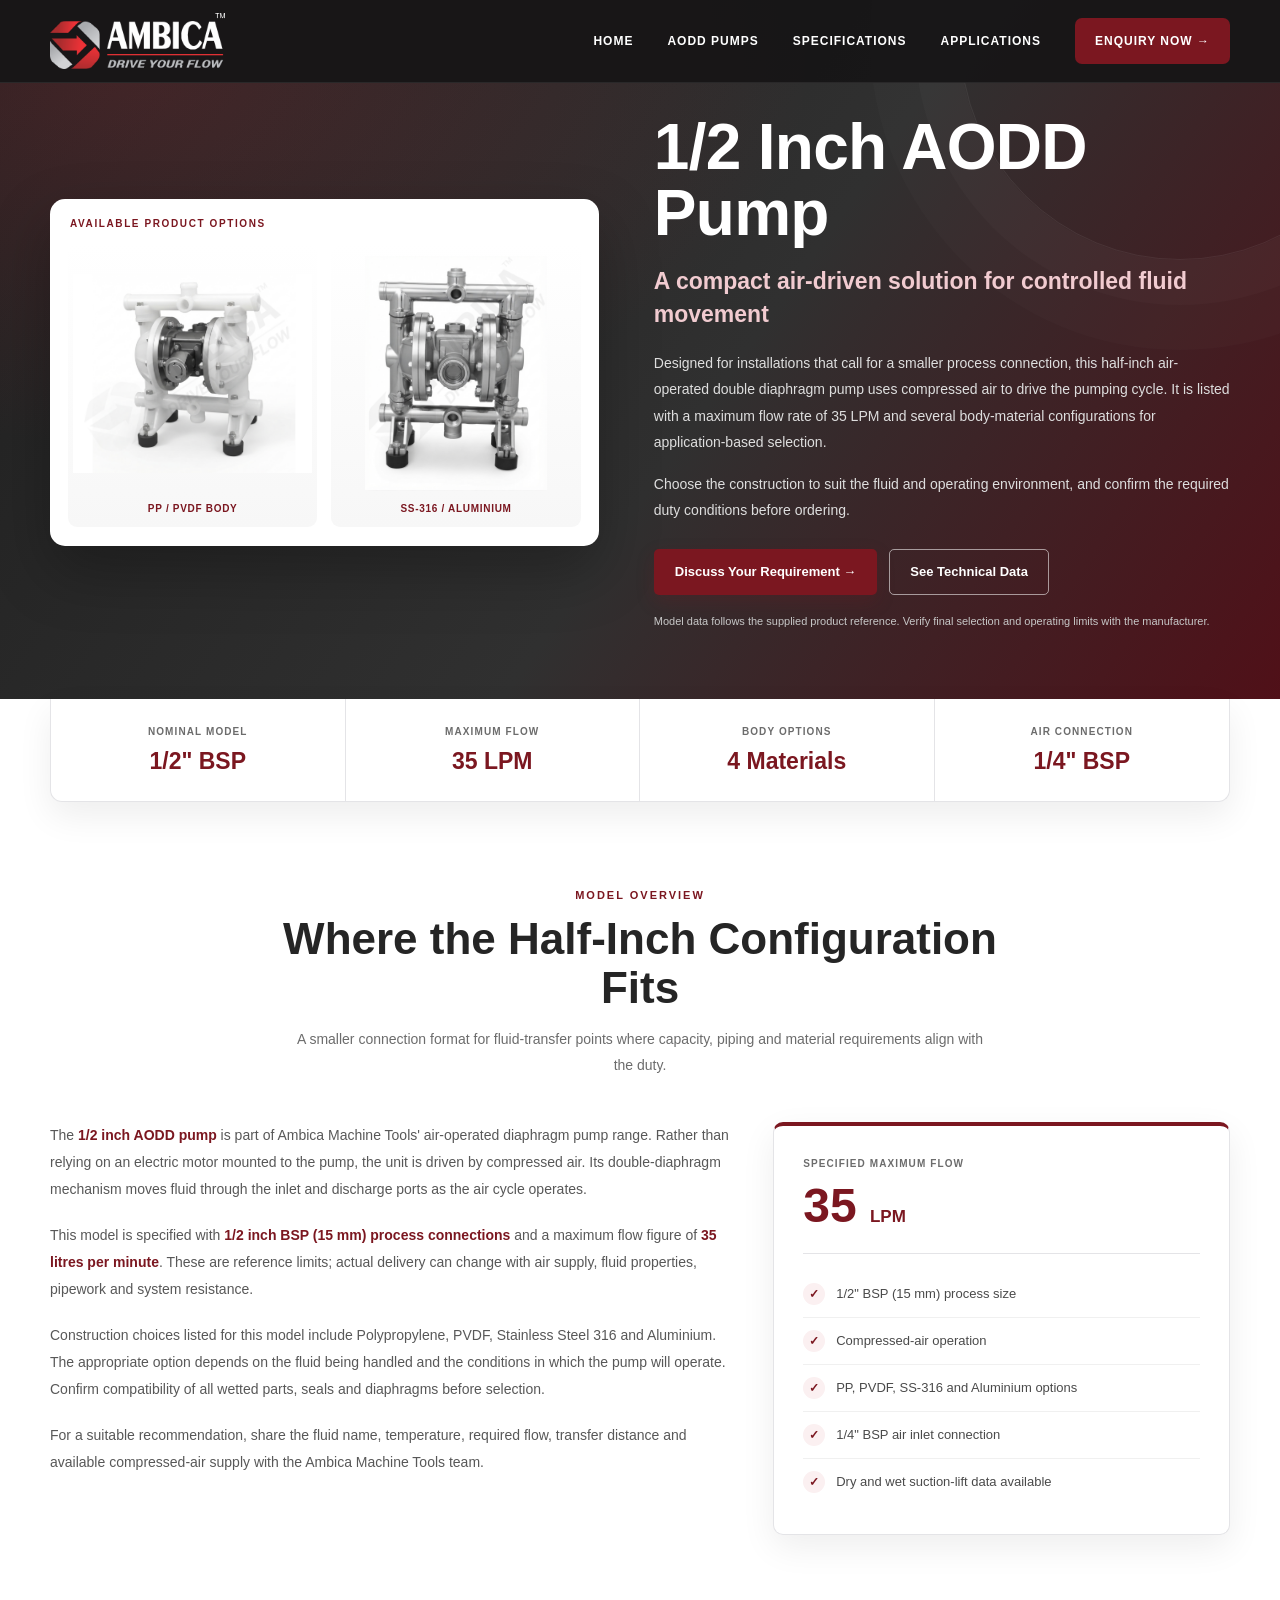
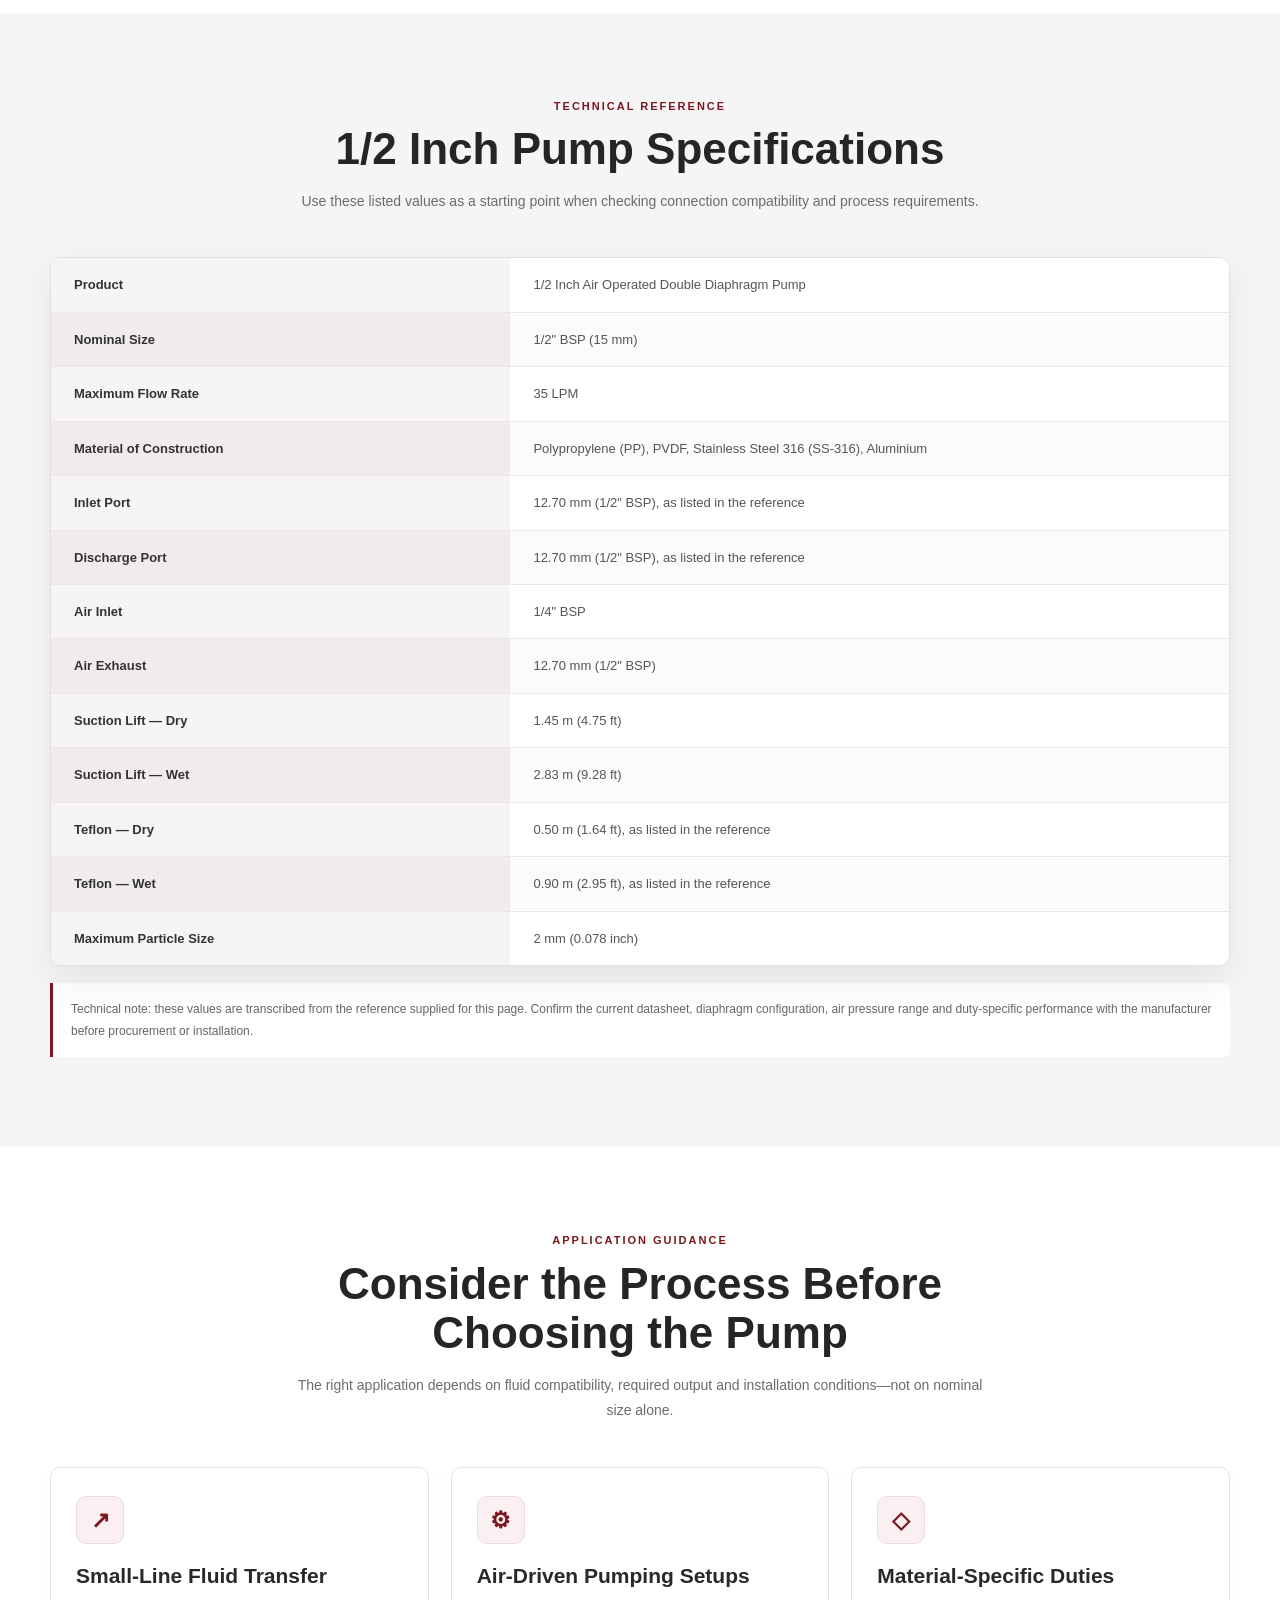
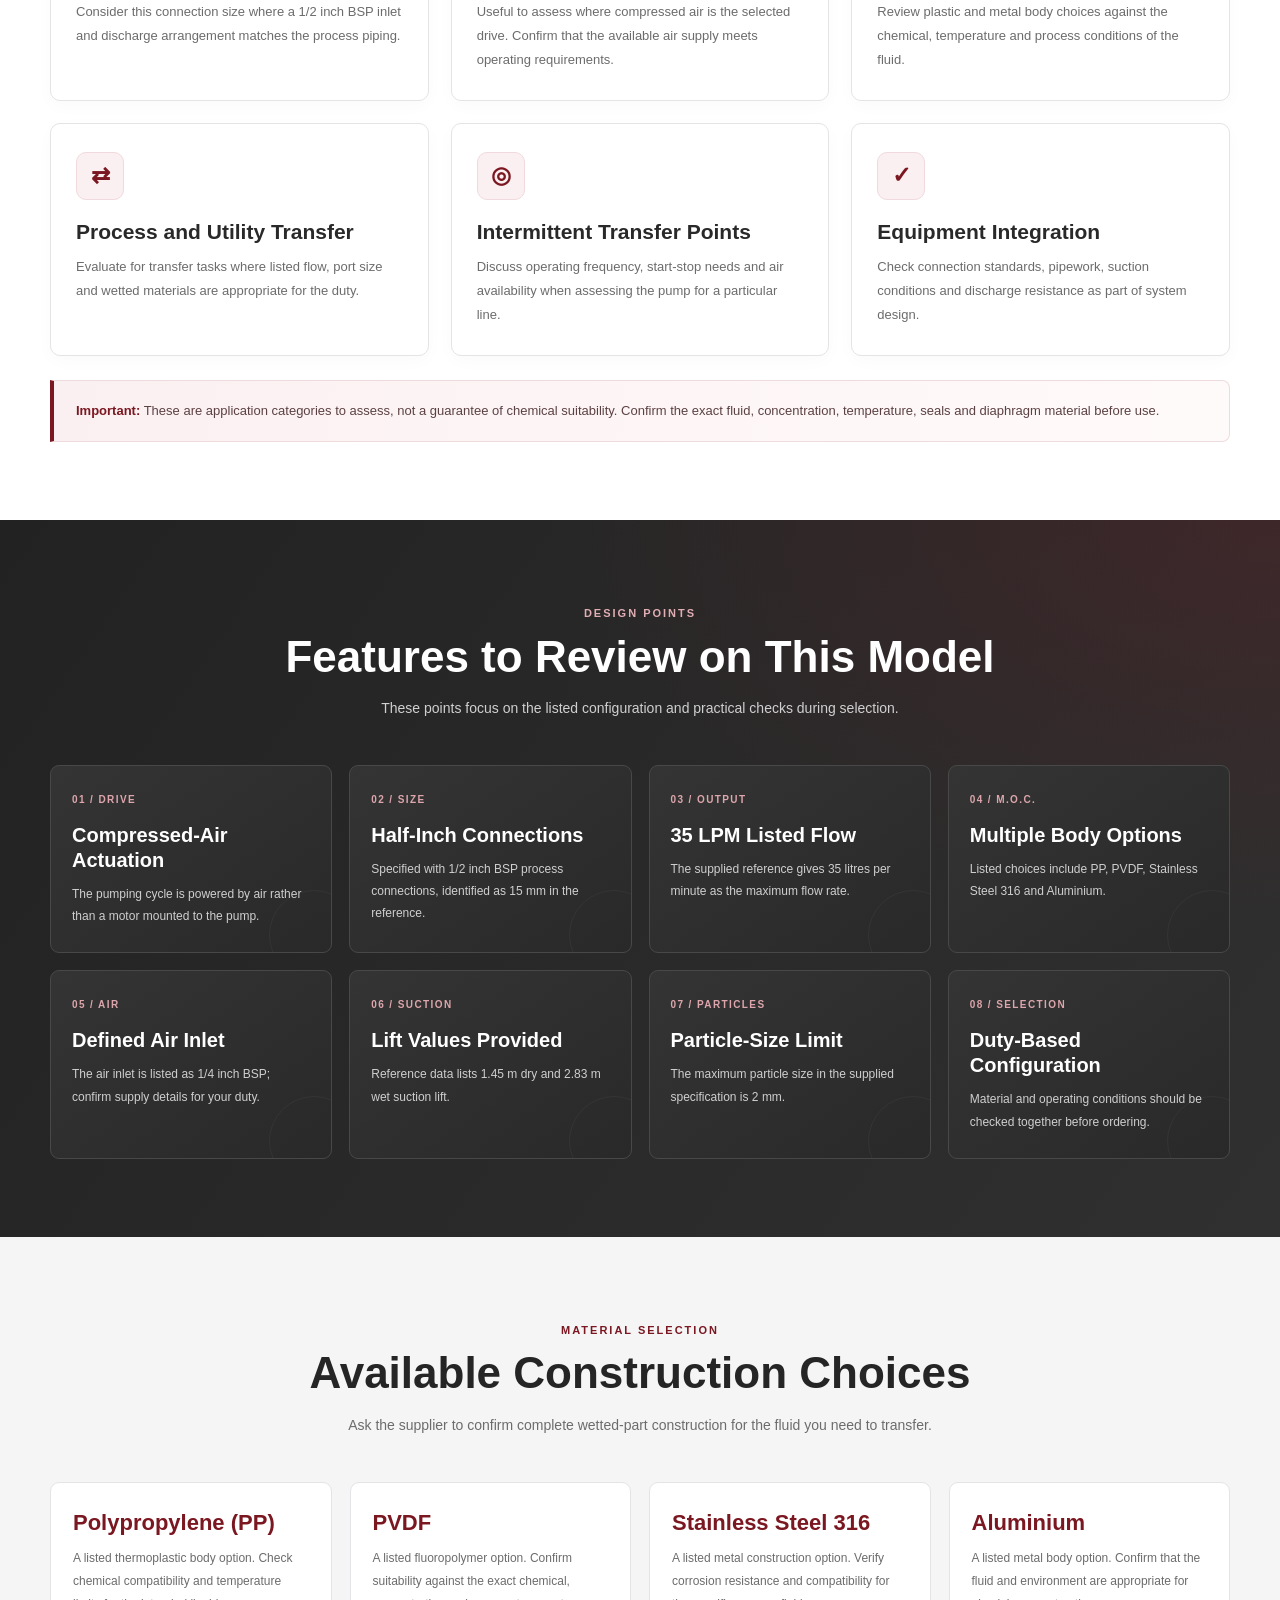
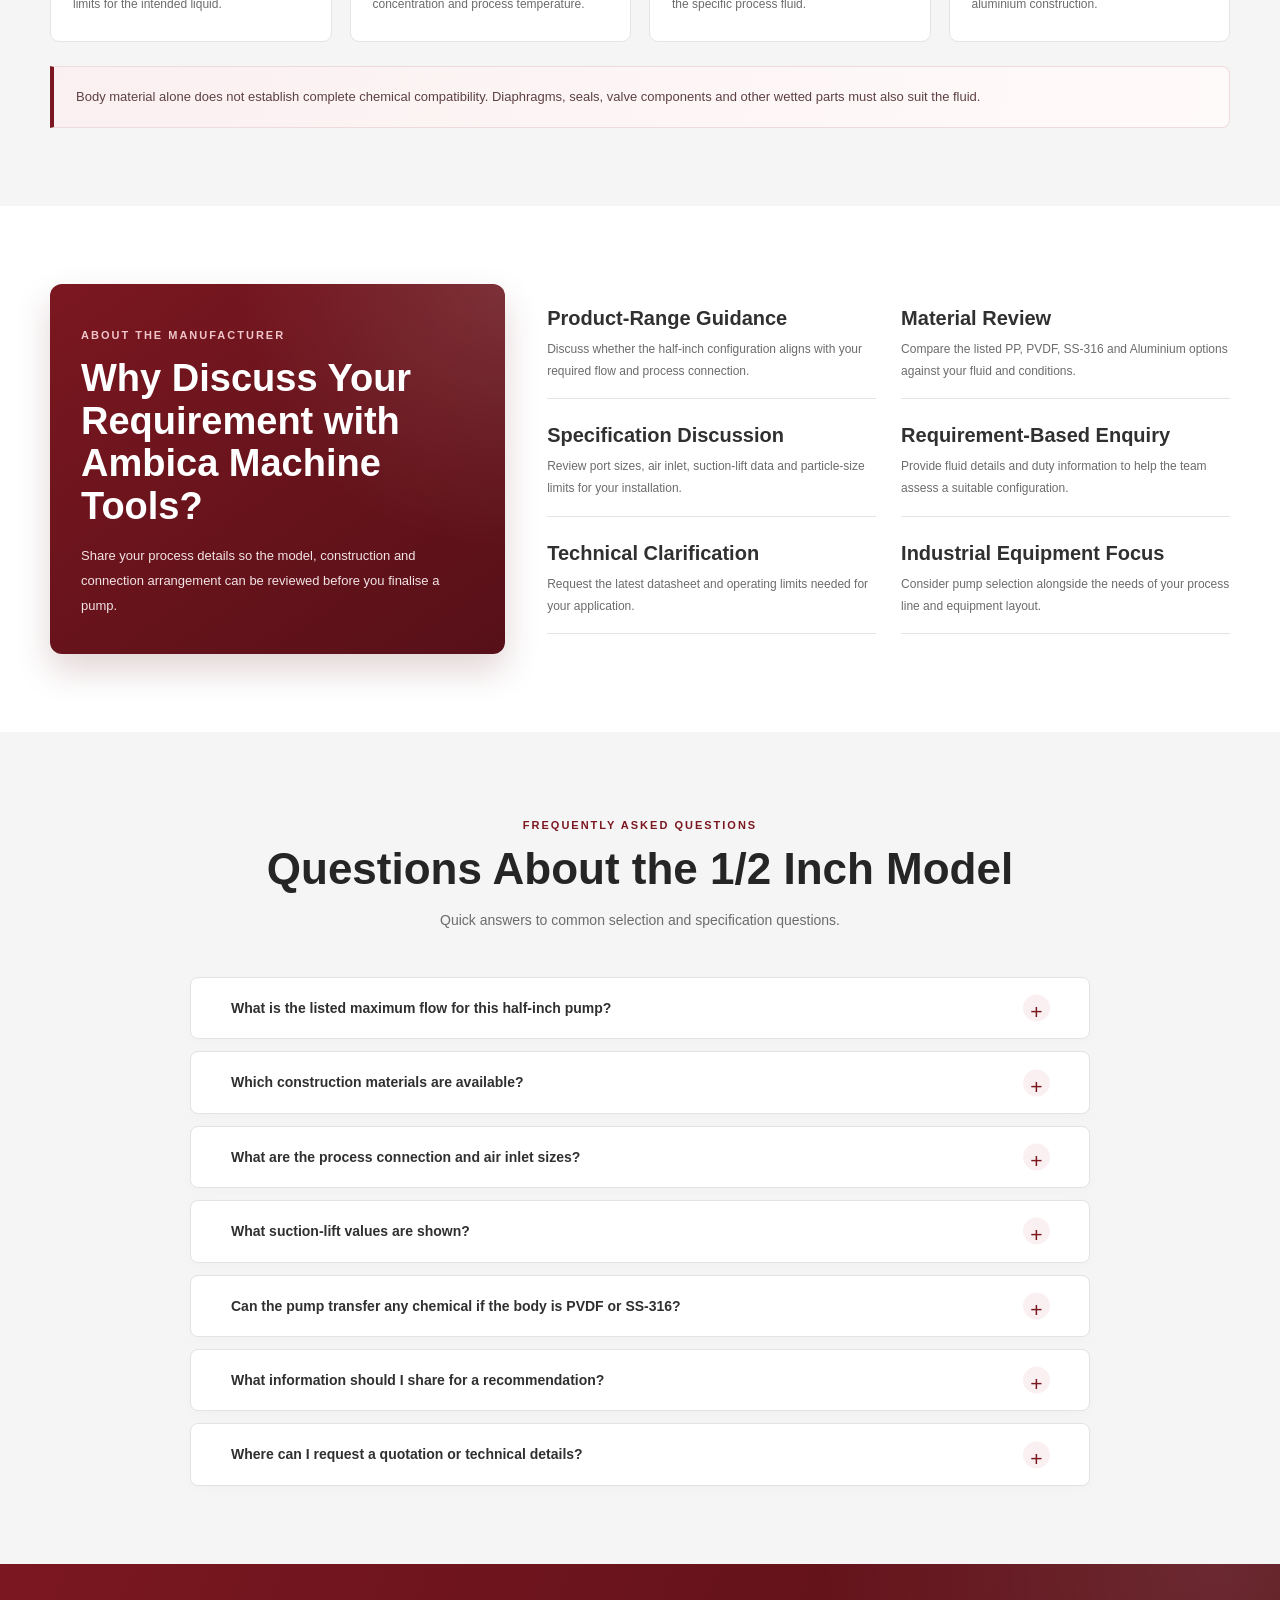
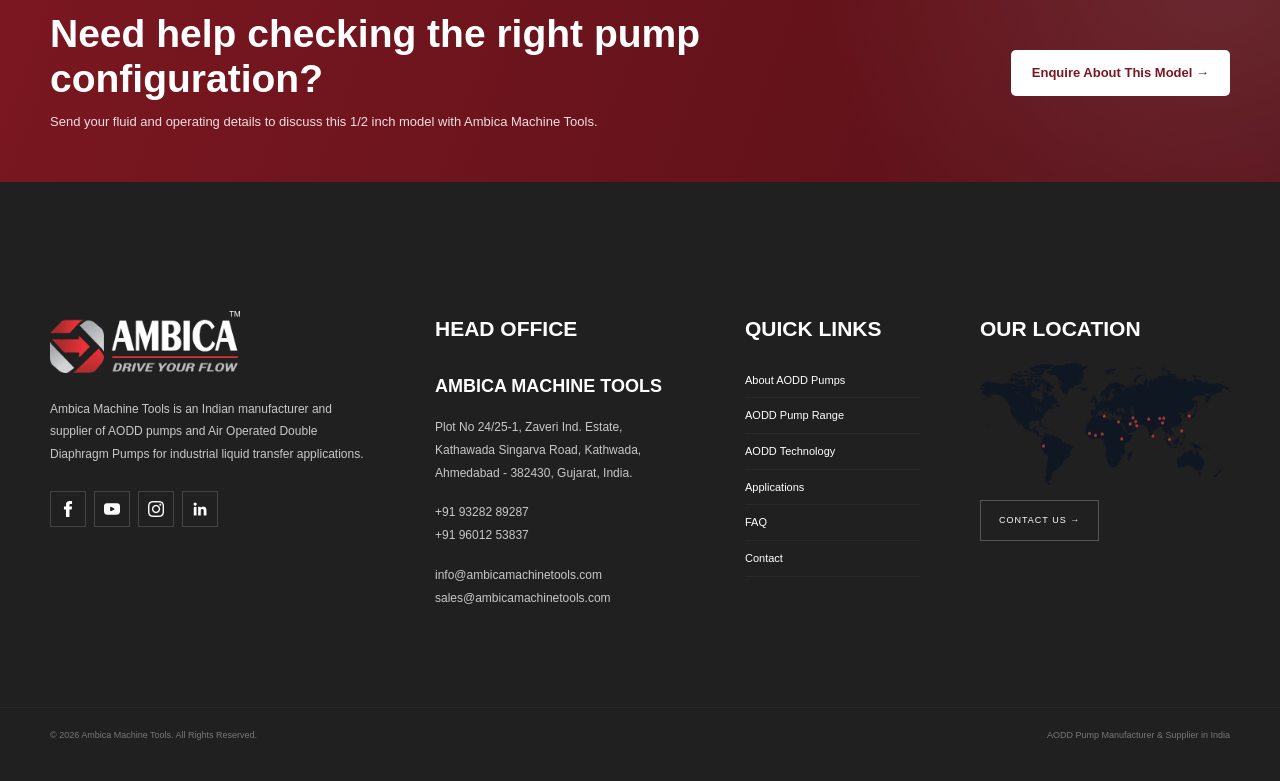
==== air-oparated-double-Diaphragm-pump-half-inch.html @ 38d7d172 "set all details page" ====
<!doctype html>
<html lang="en">

<head>
    <meta charset="utf-8">
    <meta name="viewport" content="width=device-width,initial-scale=1">
    <title>Air Oparated Double Diaphragm Pump for Compact Fluid Transfer | Ambica Machine Tools</title>
    <meta name="description"
        content="Explore the 1/2 inch air-operated diaphragm pump from Ambica Machine Tools. Review 35 LPM listed flow, BSP connections and PP, PVDF, SS-316 or aluminium body options.">
    <meta name="robots" content="index,follow">
    <link rel="canonical"
        href="https://airoperateddoublediaphragmpump.com/air-oparated-double-Diaphragm-pump-half-inch.html">
    <meta property="og:type" content="product">
    <meta property="og:title" content="1/2 Inch AODD Pump for Compact Fluid Transfer | Ambica Machine Tools">
    <meta property="og:description"
        content="Technical information for the compact 1/2 inch air-operated diaphragm pump, including connection size and construction choices.">
    <meta property="og:url"
        content="https://airoperateddoublediaphragmpump.com/air-oparated-double-Diaphragm-pump-half-inch.html">
    <meta property="og:image"
        content="https://airoperateddoublediaphragmpump.com/images/aodd-products/aodd-pump-half-inch-plastic.png">
    <meta name="theme-color" content="#7b1720">
    <link rel="icon" type="image/png" href="images/favicon-32x32.png">
    <link rel="icon" type="image/png" href="images/favicon-16x16.png">
    <script type="application/ld+json">
{"@context":"https://schema.org","@type":"Product","name":"1/2 Inch AODD Pump","description":"Compact air-operated double diaphragm pump with 1/2 inch BSP process connections, listed maximum flow of 35 LPM and PP, PVDF, SS-316 or aluminium construction options.","brand":{"@type":"Brand","name":"Ambica Machine Tools"},"manufacturer":{"@type":"Organization","name":"Ambica Machine Tools","url":"https://airoperateddoublediaphragmpump.com/"},"image":["https://airoperateddoublediaphragmpump.com/images/aodd-products/aodd-pump-half-inch-plastic.png","https://airoperateddoublediaphragmpump.com/images/aodd-products/aodd-pump-half-inch-steel.png"],"category":"Industrial diaphragm pump","additionalProperty":[{"@type":"PropertyValue","name":"Connection size","value":"1/2 inch BSP (15 mm)"},{"@type":"PropertyValue","name":"Maximum flow rate","value":"35 LPM"},{"@type":"PropertyValue","name":"Material options","value":"PP, PVDF, SS-316, Aluminium"},{"@type":"PropertyValue","name":"Air inlet","value":"1/4 inch BSP"},{"@type":"PropertyValue","name":"Maximum particle size","value":"2 mm"}]}
</script>
    <script type="application/ld+json">
{"@context":"https://schema.org","@type":"FAQPage","mainEntity":[{"@type":"Question","name":"What is the listed maximum flow for this half-inch pump?","acceptedAnswer":{"@type":"Answer","text":"The supplied product reference lists a maximum flow rate of 35 LPM. Actual flow depends on operating conditions, fluid characteristics, air supply and system resistance."}},{"@type":"Question","name":"Which construction materials are available?","acceptedAnswer":{"@type":"Answer","text":"The listed material options are Polypropylene (PP), PVDF, Stainless Steel 316 (SS-316) and Aluminium. Confirm fluid compatibility before selecting a configuration."}},{"@type":"Question","name":"What are the process connection and air inlet sizes?","acceptedAnswer":{"@type":"Answer","text":"The reference lists 1/2 inch BSP (15 mm) process connections and a 1/4 inch BSP air inlet."}},{"@type":"Question","name":"What suction lift is listed for this model?","acceptedAnswer":{"@type":"Answer","text":"The reference lists 1.45 m dry suction lift and 2.83 m wet suction lift. Confirm the applicable conditions with the supplier."}},{"@type":"Question","name":"How do I choose a suitable material?","acceptedAnswer":{"@type":"Answer","text":"Select wetted materials based on the fluid's chemical compatibility, temperature and process conditions. Share fluid details with Ambica Machine Tools for selection assistance."}}]}
</script>
<link rel="stylesheet" href="css/detail.css">
</head>

<body class="aodd-detail-page">
    <!-- =====================================================
        HEADER
    ===================================================== -->

    <header class="header">

        <div class="container nav">

            <a href="https://www.airoperateddoublediaphragmpump.com/"
            class="logo">

                <img src="images/ambica-footer-logo.png"
                    alt="Ambica Machine Tools">

            </a>


            <button class="menu-toggle"
                    aria-label="Open navigation">

                <span></span>
                <span></span>
                <span></span>

            </button>


            <nav class="nav-links">

                <a href="index.html">Home</a>
                <a href="index.html#products">AODD Pumps</a>
                <a href="#specifications">Specifications</a>
                <a href="#applications">Applications</a>
                <a class="navcta" href="#contact">Enquiry Now →</a>

            </nav>

        </div>

    </header>
    <!-- <div class="container breadcrumb"><a href="index.html">Home</a><span>›</span><a href="index.html#products">AODD Pump
            Range</a><span>›</span><strong>1/2 Inch Model</strong></div> -->
    <main>
        <section class="hero">
            <div class="container hero-grid">
                <div class="hero-media" aria-label="Available pump construction options">
                    <div class="pump"><img src="images/aodd-products/aodd-pump-half-inch-plastic.png"
                            alt="Half-inch diaphragm pump with plastic body construction" fetchpriority="high"><span>PP
                            / PVDF BODY</span></div>
                    <div class="pump"><img src="images/aodd-products/aodd-pump-half-inch-steel.png"
                            alt="Half-inch diaphragm pump with metal body construction"
                            fetchpriority="high"><span>SS-316 / ALUMINIUM</span></div>
                </div>
                <div class="hero-copy">
                    <!-- <span class="eyebrow">COMPACT PROCESS PUMP · MODEL 01</span> -->
                    <h1>1/2 Inch AODD Pump</h1>
                    <h2>A compact air-driven solution for controlled fluid movement</h2>
                    <p>Designed for installations that call for a smaller process connection, this half-inch
                        air-operated double diaphragm pump uses compressed air to drive the pumping cycle. It is listed
                        with a maximum flow rate of 35 LPM and several body-material configurations for
                        application-based selection.</p>
                    <p>Choose the construction to suit the fluid and operating environment, and confirm the required
                        duty conditions before ordering.</p>
                    <div class="actions"><a class="btn primary" href="https://www.industrialpumpandvalve.com/contact-us.html">Discuss Your Requirement →</a><a
                            class="btn outline" href="#specifications">See Technical Data</a></div>
                    <p class="note">Model data follows the supplied product reference. Verify final selection and
                        operating limits with the manufacturer.</p>
                </div>
            </div>
        </section>
        <div class="container quick" aria-label="Key model data">
            <div class="qitem"><span>NOMINAL MODEL</span><strong>1/2&quot; BSP</strong></div>
            <div class="qitem"><span>MAXIMUM FLOW</span><strong>35 LPM</strong></div>
            <div class="qitem"><span>BODY OPTIONS</span><strong>4 Materials</strong></div>
            <div class="qitem"><span>AIR CONNECTION</span><strong>1/4&quot; BSP</strong></div>
        </div>

        <section class="content">
            <div class="container">
                <div class="heading"><span class="kicker">Model overview</span>
                    <h2>Where the Half-Inch Configuration Fits</h2>
                    <p>A smaller connection format for fluid-transfer points where capacity, piping and material
                        requirements align with the duty.</p>
                </div>
                <div class="overview">
                    <div class="copy">
                        <p>The <strong>1/2 inch AODD pump</strong> is part of Ambica Machine Tools' air-operated
                            diaphragm pump range. Rather than relying on an electric motor mounted to the pump, the unit
                            is driven by compressed air. Its double-diaphragm mechanism moves fluid through the inlet
                            and discharge ports as the air cycle operates.</p>
                        <p>This model is specified with <strong>1/2 inch BSP (15 mm) process connections</strong> and a
                            maximum flow figure of <strong>35 litres per minute</strong>. These are reference limits;
                            actual delivery can change with air supply, fluid properties, pipework and system
                            resistance.</p>
                        <p>Construction choices listed for this model include Polypropylene, PVDF, Stainless Steel 316
                            and Aluminium. The appropriate option depends on the fluid being handled and the conditions
                            in which the pump will operate. Confirm compatibility of all wetted parts, seals and
                            diaphragms before selection.</p>
                        <p>For a suitable recommendation, share the fluid name, temperature, required flow, transfer
                            distance and available compressed-air supply with the Ambica Machine Tools team.</p>
                    </div>
                    <aside class="summary">
                        <div class="stat"><span>SPECIFIED MAXIMUM FLOW</span><strong>35 <small
                                    style="font-size:17px">LPM</small></strong></div>
                        <ul class="checks">
                            <li><span class="tick">✓</span><span>1/2&quot; BSP (15 mm) process size</span></li>
                            <li><span class="tick">✓</span><span>Compressed-air operation</span></li>
                            <li><span class="tick">✓</span><span>PP, PVDF, SS-316 and Aluminium options</span></li>
                            <li><span class="tick">✓</span><span>1/4&quot; BSP air inlet connection</span></li>
                            <li><span class="tick">✓</span><span>Dry and wet suction-lift data available</span></li>
                        </ul>
                    </aside>
                </div>
            </div>
        </section>

        <section class="content light" id="specifications">
            <div class="container">
                <div class="heading"><span class="kicker">Technical reference</span>
                    <h2>1/2 Inch Pump Specifications</h2>
                    <p>Use these listed values as a starting point when checking connection compatibility and process
                        requirements.</p>
                </div>
                <div class="tablewrap">
                    <table>
                        <tbody>
                            <tr>
                                <th>Product</th>
                                <td>1/2 Inch Air Operated Double Diaphragm Pump</td>
                            </tr>
                            <tr>
                                <th>Nominal Size</th>
                                <td>1/2&quot; BSP (15 mm)</td>
                            </tr>
                            <tr>
                                <th>Maximum Flow Rate</th>
                                <td>35 LPM</td>
                            </tr>
                            <tr>
                                <th>Material of Construction</th>
                                <td>Polypropylene (PP), PVDF, Stainless Steel 316 (SS-316), Aluminium</td>
                            </tr>
                            <tr>
                                <th>Inlet Port</th>
                                <td>12.70 mm (1/2&quot; BSP), as listed in the reference</td>
                            </tr>
                            <tr>
                                <th>Discharge Port</th>
                                <td>12.70 mm (1/2&quot; BSP), as listed in the reference</td>
                            </tr>
                            <tr>
                                <th>Air Inlet</th>
                                <td>1/4&quot; BSP</td>
                            </tr>
                            <tr>
                                <th>Air Exhaust</th>
                                <td>12.70 mm (1/2&quot; BSP)</td>
                            </tr>
                            <tr>
                                <th>Suction Lift — Dry</th>
                                <td>1.45 m (4.75 ft)</td>
                            </tr>
                            <tr>
                                <th>Suction Lift — Wet</th>
                                <td>2.83 m (9.28 ft)</td>
                            </tr>
                            <tr>
                                <th>Teflon — Dry</th>
                                <td>0.50 m (1.64 ft), as listed in the reference</td>
                            </tr>
                            <tr>
                                <th>Teflon — Wet</th>
                                <td>0.90 m (2.95 ft), as listed in the reference</td>
                            </tr>
                            <tr>
                                <th>Maximum Particle Size</th>
                                <td>2 mm (0.078 inch)</td>
                            </tr>
                        </tbody>
                    </table>
                </div>
                <p class="smallnote">Technical note: these values are transcribed from the reference supplied for this
                    page. Confirm the current datasheet, diaphragm configuration, air pressure range and duty-specific
                    performance with the manufacturer before procurement or installation.</p>
            </div>
        </section>

        <section class="content" id="applications">
            <div class="container">
                <div class="heading"><span class="kicker">Application guidance</span>
                    <h2>Consider the Process Before Choosing the Pump</h2>
                    <p>The right application depends on fluid compatibility, required output and installation
                        conditions—not on nominal size alone.</p>
                </div>
                <div class="cards">
                    <article class="card">
                        <div class="ico">↗</div>
                        <h3>Small-Line Fluid Transfer</h3>
                        <p>Consider this connection size where a 1/2 inch BSP inlet and discharge arrangement matches
                            the process piping.</p>
                    </article>
                    <article class="card">
                        <div class="ico">⚙</div>
                        <h3>Air-Driven Pumping Setups</h3>
                        <p>Useful to assess where compressed air is the selected drive. Confirm that the available air
                            supply meets operating requirements.</p>
                    </article>
                    <article class="card">
                        <div class="ico">◇</div>
                        <h3>Material-Specific Duties</h3>
                        <p>Review plastic and metal body choices against the chemical, temperature and process
                            conditions of the fluid.</p>
                    </article>
                    <article class="card">
                        <div class="ico">⇄</div>
                        <h3>Process and Utility Transfer</h3>
                        <p>Evaluate for transfer tasks where listed flow, port size and wetted materials are appropriate
                            for the duty.</p>
                    </article>
                    <article class="card">
                        <div class="ico">◎</div>
                        <h3>Intermittent Transfer Points</h3>
                        <p>Discuss operating frequency, start-stop needs and air availability when assessing the pump
                            for a particular line.</p>
                    </article>
                    <article class="card">
                        <div class="ico">✓</div>
                        <h3>Equipment Integration</h3>
                        <p>Check connection standards, pipework, suction conditions and discharge resistance as part of
                            system design.</p>
                    </article>
                </div>
                <div class="notice"><strong>Important:</strong> These are application categories to assess, not a
                    guarantee of chemical suitability. Confirm the exact fluid, concentration, temperature, seals and
                    diaphragm material before use.</div>
            </div>
        </section>

        <section class="content dark">
            <div class="container">
                <div class="heading"><span class="kicker">Design points</span>
                    <h2>Features to Review on This Model</h2>
                    <p>These points focus on the listed configuration and practical checks during selection.</p>
                </div>
                <div class="features">
                    <article class="feature"><span class="num">01 / DRIVE</span>
                        <h3>Compressed-Air Actuation</h3>
                        <p>The pumping cycle is powered by air rather than a motor mounted to the pump.</p>
                    </article>
                    <article class="feature"><span class="num">02 / SIZE</span>
                        <h3>Half-Inch Connections</h3>
                        <p>Specified with 1/2 inch BSP process connections, identified as 15 mm in the reference.</p>
                    </article>
                    <article class="feature"><span class="num">03 / OUTPUT</span>
                        <h3>35 LPM Listed Flow</h3>
                        <p>The supplied reference gives 35 litres per minute as the maximum flow rate.</p>
                    </article>
                    <article class="feature"><span class="num">04 / M.O.C.</span>
                        <h3>Multiple Body Options</h3>
                        <p>Listed choices include PP, PVDF, Stainless Steel 316 and Aluminium.</p>
                    </article>
                    <article class="feature"><span class="num">05 / AIR</span>
                        <h3>Defined Air Inlet</h3>
                        <p>The air inlet is listed as 1/4 inch BSP; confirm supply details for your duty.</p>
                    </article>
                    <article class="feature"><span class="num">06 / SUCTION</span>
                        <h3>Lift Values Provided</h3>
                        <p>Reference data lists 1.45 m dry and 2.83 m wet suction lift.</p>
                    </article>
                    <article class="feature"><span class="num">07 / PARTICLES</span>
                        <h3>Particle-Size Limit</h3>
                        <p>The maximum particle size in the supplied specification is 2 mm.</p>
                    </article>
                    <article class="feature"><span class="num">08 / SELECTION</span>
                        <h3>Duty-Based Configuration</h3>
                        <p>Material and operating conditions should be checked together before ordering.</p>
                    </article>
                </div>
            </div>
        </section>

        <section class="content light">
            <div class="container">
                <div class="heading"><span class="kicker">Material selection</span>
                    <h2>Available Construction Choices</h2>
                    <p>Ask the supplier to confirm complete wetted-part construction for the fluid you need to transfer.
                    </p>
                </div>
                <div class="materials">
                    <article class="material">
                        <h3>Polypropylene (PP)</h3>
                        <p>A listed thermoplastic body option. Check chemical compatibility and temperature limits for
                            the intended liquid.</p>
                    </article>
                    <article class="material">
                        <h3>PVDF</h3>
                        <p>A listed fluoropolymer option. Confirm suitability against the exact chemical, concentration
                            and process temperature.</p>
                    </article>
                    <article class="material">
                        <h3>Stainless Steel 316</h3>
                        <p>A listed metal construction option. Verify corrosion resistance and compatibility for the
                            specific process fluid.</p>
                    </article>
                    <article class="material">
                        <h3>Aluminium</h3>
                        <p>A listed metal body option. Confirm that the fluid and environment are appropriate for
                            aluminium construction.</p>
                    </article>
                </div>
                <div class="notice">Body material alone does not establish complete chemical compatibility. Diaphragms,
                    seals, valve components and other wetted parts must also suit the fluid.</div>
            </div>
        </section>

        <section class="content">
            <div class="container why">
                <div class="whybox"><span class="kicker">About the manufacturer</span>
                    <h2>Why Discuss Your Requirement with Ambica Machine Tools?</h2>
                    <p>Share your process details so the model, construction and connection arrangement can be reviewed
                        before you finalise a pump.</p>
                </div>
                <div class="whylist">
                    <article class="whyitem">
                        <h3>Product-Range Guidance</h3>
                        <p>Discuss whether the half-inch configuration aligns with your required flow and process
                            connection.</p>
                    </article>
                    <article class="whyitem">
                        <h3>Material Review</h3>
                        <p>Compare the listed PP, PVDF, SS-316 and Aluminium options against your fluid and conditions.
                        </p>
                    </article>
                    <article class="whyitem">
                        <h3>Specification Discussion</h3>
                        <p>Review port sizes, air inlet, suction-lift data and particle-size limits for your
                            installation.</p>
                    </article>
                    <article class="whyitem">
                        <h3>Requirement-Based Enquiry</h3>
                        <p>Provide fluid details and duty information to help the team assess a suitable configuration.
                        </p>
                    </article>
                    <article class="whyitem">
                        <h3>Technical Clarification</h3>
                        <p>Request the latest datasheet and operating limits needed for your application.</p>
                    </article>
                    <article class="whyitem">
                        <h3>Industrial Equipment Focus</h3>
                        <p>Consider pump selection alongside the needs of your process line and equipment layout.</p>
                    </article>
                </div>
            </div>
        </section>

        <section class="content light" id="faqs">
            <div class="container">
                <div class="heading"><span class="kicker">Frequently asked questions</span>
                    <h2>Questions About the 1/2 Inch Model</h2>
                    <p>Quick answers to common selection and specification questions.</p>
                </div>
                <div class="faqs">
                    <details>
                        <summary>What is the listed maximum flow for this half-inch pump?</summary>
                        <p>The supplied reference lists a maximum flow rate of 35 LPM. Actual flow depends on operating
                            conditions, fluid characteristics, air supply and system resistance.</p>
                    </details>
                    <details>
                        <summary>Which construction materials are available?</summary>
                        <p>The listed material options are Polypropylene (PP), PVDF, Stainless Steel 316 (SS-316) and
                            Aluminium. Confirm fluid compatibility before selecting a configuration.</p>
                    </details>
                    <details>
                        <summary>What are the process connection and air inlet sizes?</summary>
                        <p>The reference lists 1/2 inch BSP (15 mm) process connections and a 1/4 inch BSP air inlet.
                            The port dimensions should be checked against the current drawing or datasheet.</p>
                    </details>
                    <details>
                        <summary>What suction-lift values are shown?</summary>
                        <p>The supplied data lists 1.45 m dry suction lift and 2.83 m wet suction lift. It also lists
                            Teflon dry and wet values separately; ask the supplier to confirm the applicable
                            configuration and test conditions.</p>
                    </details>
                    <details>
                        <summary>Can the pump transfer any chemical if the body is PVDF or SS-316?</summary>
                        <p>No material should be assumed suitable for every chemical. Confirm compatibility for the
                            exact liquid, concentration, temperature and all wetted components, including diaphragms and
                            seals.</p>
                    </details>
                    <details>
                        <summary>What information should I share for a recommendation?</summary>
                        <p>Share the fluid name and concentration, temperature, required flow, suction and discharge
                            conditions, available air supply, connection standard and any solids present in the liquid.
                        </p>
                    </details>
                    <details>
                        <summary>Where can I request a quotation or technical details?</summary>
                        <p>Use the enquiry link on this page or the website contact page to send your requirements to
                            Ambica Machine Tools.</p>
                    </details>
                </div>
            </div>
        </section>

        <section class="ctaband" id="contact">
            <div class="container ctainner">
                <div>
                    <h2>Need help checking the right pump configuration?</h2>
                    <p>Send your fluid and operating details to discuss this 1/2 inch model with Ambica Machine Tools.
                    </p>
                </div><a class="btn" href="https://www.industrialpumpandvalve.com/contact-us.html" target="_blank">Enquire About This Model →</a>
            </div>
        </section>
    </main>
    <footer class="footer">


    <div class="footer-top">

        <div class="container footer-grid">


            <!-- COMPANY -->

            <div class="footer-company">

                <a href="https://www.ambicamachinetools.com/">

                    <img src="images/ambica-footer-logo.png"
                         alt="Ambica Machine Tools">

                </a>


                <p>

                    Ambica Machine Tools is an Indian manufacturer
                    and supplier of AODD pumps and Air Operated
                    Double Diaphragm Pumps for industrial liquid
                    transfer applications.

                </p>


                <div class="social">

                    <a href="https://www.facebook.com/ambicamachine/"
                       target="_blank">
                        <img src="images/facebook.svg"
                             alt="Facebook">
                    </a>

                    <a href="https://www.youtube.com/@ambicamachinetools7338"
                       target="_blank">
                        <img src="images/youtube.svg"
                             alt="YouTube">
                    </a>

                    <a href="https://www.instagram.com/ambicamachinetools/"
                       target="_blank">
                        <img src="images/instagram.png"
                             alt="Instagram">
                    </a>

                    <a href="https://www.linkedin.com/company/ambica-machine-tools"
                       target="_blank">
                        <img src="images/linkedin-img.png"
                             alt="LinkedIn">
                    </a>

                </div>

            </div>



            <!-- CONTACT -->

            <div class="footer-contact">

                <h3>
                    HEAD OFFICE
                </h3>

                <h4>
                    AMBICA MACHINE TOOLS
                </h4>


                <p>

                    Plot No 24/25-1, Zaveri Ind. Estate,
                    Kathawada Singarva Road, Kathwada,
                    Ahmedabad - 382430,
                    Gujarat, India.

                </p>


                <p>

                    <a href="tel:+919328289287">
                        +91 93282 89287
                    </a>

                    <br>

                    <a href="tel:+919601253837">
                        +91 96012 53837
                    </a>

                </p>


                <p>

                    <a href="mailto:info@ambicamachinetools.com">
                        info@ambicamachinetools.com
                    </a>

                    <br>

                    <a href="mailto:sales@ambicamachinetools.com">
                        sales@ambicamachinetools.com
                    </a>

                </p>

            </div>



            <!-- LINKS -->

            <div class="footer-links">

                <h3>
                    QUICK LINKS
                </h3>

                <a href="#about">
                    About AODD Pumps
                </a>

                <a href="#products">
                    AODD Pump Range
                </a>

                <a href="#technology">
                    AODD Technology
                </a>

                <a href="#applications">
                    Applications
                </a>

                <a href="#faq">
                    FAQ
                </a>

                <a href="#contact">
                    Contact
                </a>

            </div>



            <!-- MAP -->

            <div class="footer-map">

                <h3>
                    OUR LOCATION
                </h3>


                <img src="images/map-img.png"
                     alt="Ambica Machine Tools Ahmedabad location"
                     loading="lazy">


                <a href="https://www.industrialpumpandvalve.com/contact-us.html"
                   target="_blank"
                   class="footer-btn">

                    CONTACT US →

                </a>

            </div>


        </div>

    </div>



    <div class="footer-bottom">

        <div class="container">

            <span>
                © 2026 Ambica Machine Tools. All Rights Reserved.
            </span>

            <span>
                AODD Pump Manufacturer & Supplier in India
            </span>

        </div>

    </div>


</footer>
    <script>
        const toggle = document.querySelector('.toggle'), links = document.querySelector('.navlinks');
        if (toggle && links) {toggle.addEventListener('click', () => {const open = links.classList.toggle('open'); toggle.setAttribute('aria-expanded', String(open)); toggle.textContent = open ? '×' : '☰'}); links.querySelectorAll('a').forEach(a => a.addEventListener('click', () => {links.classList.remove('open'); toggle.setAttribute('aria-expanded', 'false'); toggle.textContent = '☰'}))}
        document.getElementById('year').textContent = new Date().getFullYear();
    </script>
</body>

</html>
---- css/detail.css ----
:root {
            --red: #7b1720;
            --red2: #571018;
            --dark: #292929;
            --ink: #252525;
            --muted: #666;
            --light: #f4f4f4;
            --line: #e5e5e5;
            --soft: #f8eff0;
            --white: #fff;
            --shadow: 0 14px 36px #0000000d
        }

        * {
            box-sizing: border-box
        }

        html {
            scroll-behavior: smooth;
            scroll-padding-top: 90px
        }

        body {
            margin: 0;
            font: 16px/1.7 Arial, Helvetica, sans-serif;
            color: var(--ink)
        }

        img {
            max-width: 100%;
            display: block
        }

        a {
            color: inherit;
            text-decoration: none
        }

        .container {
            width: min(1180px, calc(100% - 40px));
            margin: auto
        }
/* 
        header {
            position: sticky;
            top: 0;
            z-index: 10;
            background: #fffffff7;
            border-bottom: 1px solid var(--line)
        } */

        .nav {
            min-height: 78px;
            display: flex;
            align-items: center;
            justify-content: space-between;
            gap: 20px
        }

        .logo img {
            width: 200px;
            max-height: 62px;
            object-fit: contain
        }

        .navlinks {
            display: flex;
            align-items: center;
            gap: 22px;
            font-size: 14px;
            font-weight: bold
        }

        .navlinks a:hover {
            color: var(--red)
        }

        .navcta,
        .btn {
            display: inline-flex;
            align-items: center;
            justify-content: center;
            gap: 9px;
            padding: 12px 19px;
            border-radius: 7px;
            font-weight: bold;
            font-size: 14px;
            border: 1px solid transparent;
            transition: .2s
        }

        .navcta,
        .primary {
            background: var(--red);
            color: #fff
        }

        .navcta:hover,
        .primary:hover {
            background: var(--red2)
        }

        .outline {
            color: #fff;
            border-color: #ffffffa6
        }

        .outline:hover {
            background: #fff;
            color: var(--red)
        }

        .toggle {
            display: none;
            background: #fff;
            border: 1px solid var(--line);
            border-radius: 6px;
            padding: 8px 12px;
            font-size: 22px
        }

        .breadcrumb {
            padding: 15px 0;
            font-size: 13px;
            color: var(--muted)
        }

        .breadcrumb span {
            margin: 0 8px;
            color: #aaa
        }

        .hero {
            background: linear-gradient(125deg, #292929, #383838 60%, #511018);
            color: #fff
        }

        .hero-grid {
            display: grid;
            grid-template-columns: 1fr 1.05fr;
            gap: 52px;
            align-items: center;
            padding: 58px 0 66px
        }

        .hero-media {
            position: relative;
            background: #fff;
            border-radius: 18px;
            padding: 34px 18px 18px;
            display: grid;
            grid-template-columns: 1fr 1fr;
            gap: 10px;
            box-shadow: 0 22px 50px #0003
        }

        .hero-media:before {
            content: "PRODUCT OPTIONS";
            position: absolute;
            top: 12px;
            left: 18px;
            color: var(--red);
            font-size: 10px;
            font-weight: bold;
            letter-spacing: 1.5px
        }

        .pump {
            min-width: 0;
            padding-top: 12px
        }

        .pump img {
            height: 245px;
            width: 100%;
            object-fit: contain
        }

        .pump span {
            display: block;
            text-align: center;
            color: #333;
            font-size: 10px;
            font-weight: bold;
            letter-spacing: .5px;
            margin-top: 7px
        }

        .eyebrow,
        .kicker {
            display: inline-block;
            font-size: 12px;
            font-weight: bold;
            letter-spacing: 2px;
            text-transform: uppercase;
            color: #e6b8bd;
            margin-bottom: 12px
        }

        h1,
        h2,
        h3,
        p {
            margin-top: 0
        }

        h1 {
            font-size: clamp(34px, 4vw, 53px);
            line-height: 1.12;
            letter-spacing: -.8px;
            margin-bottom: 16px
        }

        .hero h2 {
            color: #f0cbd0;
            font-size: clamp(19px, 2vw, 24px);
            line-height: 1.35;
            margin-bottom: 17px
        }

        .hero p {
            color: #e5e5e5
        }

        .actions {
            display: flex;
            flex-wrap: wrap;
            gap: 12px;
            margin-top: 24px
        }

        .hero .note {
            font-size: 12px;
            color: #ccc;
            margin: 15px 0 0
        }

        .quick {
            display: grid;
            grid-template-columns: repeat(4, 1fr);
            box-shadow: var(--shadow);
            border-radius: 0 0 13px 13px;
            overflow: hidden
        }

        .qitem {
            text-align: center;
            padding: 22px 12px;
            border-right: 1px solid var(--line)
        }

        .qitem:last-child {
            border: 0
        }

        .qitem span {
            display: block;
            color: var(--muted);
            font-size: 10px;
            font-weight: bold;
            letter-spacing: 1.2px
        }

        .qitem strong {
            color: var(--red);
            font-size: 20px
        }

        section.content {
            padding: 76px 0
        }

        .light {
            background: var(--light)
        }

        .dark {
            background: var(--dark);
            color: #fff
        }

        .heading {
            max-width: 760px;
            text-align: center;
            margin: 0 auto 38px
        }

        .heading .kicker {
            color: var(--red);
            margin-bottom: 8px
        }

        .dark .heading .kicker {
            color: #e6b8bd
        }

        .heading h2 {
            font-size: clamp(27px, 3vw, 38px);
            line-height: 1.2;
            margin-bottom: 13px
        }

        .heading p {
            color: var(--muted);
            margin-bottom: 0
        }

        .dark .heading p {
            color: #d4d4d4
        }

        .overview {
            display: grid;
            grid-template-columns: 1.2fr .8fr;
            gap: 36px;
            align-items: start
        }

        .copy p {
            color: #555;
            margin-bottom: 15px
        }

        .copy strong {
            color: #292929
        }

        .summary {
            background: #fff;
            border: 1px solid var(--line);
            border-radius: 15px;
            padding: 26px;
            box-shadow: var(--shadow)
        }

        .stat {
            border-bottom: 1px solid var(--line);
            padding-bottom: 16px;
            margin-bottom: 14px
        }

        .stat span {
            display: block;
            color: var(--muted);
            font-size: 11px;
            font-weight: bold;
            letter-spacing: 1px
        }

        .stat strong {
            display: block;
            font-size: 40px;
            line-height: 1.2;
            color: var(--red)
        }

        .checks {
            padding: 0;
            margin: 0;
            list-style: none
        }

        .checks li {
            display: flex;
            gap: 10px;
            padding: 8px 0;
            border-bottom: 1px solid #f0f0f0;
            color: #484848
        }

        .checks li:last-child {
            border: 0
        }

        .tick {
            flex: 0 0 22px;
            width: 22px;
            height: 22px;
            border-radius: 50%;
            background: var(--soft);
            color: var(--red);
            font-weight: bold;
            text-align: center;
            line-height: 22px;
            font-size: 12px
        }

        .tablewrap {
            overflow-x: auto;
            border-radius: 12px;
            background: #fff;
            box-shadow: var(--shadow)
        }

        table {
            width: 100%;
            min-width: 510px;
            border-collapse: collapse
        }

        th,
        td {
            text-align: left;
            padding: 15px 21px;
            border-bottom: 1px solid var(--line);
            font-size: 14px
        }

        th {
            width: 42%;
            background: #f8f8f8;
            color: #333
        }

        td {
            color: #555
        }

        tr:last-child th,
        tr:last-child td {
            border-bottom: 0
        }

        .smallnote {
            font-size: 12px;
            color: var(--muted);
            margin-top: 13px
        }

        .cards {
            display: grid;
            grid-template-columns: repeat(3, 1fr);
            gap: 18px
        }

        .card {
            padding: 25px;
            border: 1px solid var(--line);
            border-radius: 12px;
            background: #fff
        }

        .ico {
            display: grid;
            place-items: center;
            width: 44px;
            height: 44px;
            background: var(--soft);
            border-radius: 11px;
            color: var(--red);
            font-size: 20px;
            font-weight: bold;
            margin-bottom: 15px
        }

        .card h3 {
            font-size: 17px;
            margin-bottom: 8px
        }

        .card p {
            font-size: 14px;
            color: var(--muted);
            margin: 0
        }

        .features {
            display: grid;
            grid-template-columns: repeat(4, 1fr);
            gap: 15px
        }

        .feature {
            border: 1px solid #4a4a4a;
            background: #303030;
            border-radius: 12px;
            padding: 22px
        }

        .num {
            color: #d6a2a8;
            font-size: 11px;
            font-weight: bold;
            letter-spacing: 1px;
            display: block;
            margin-bottom: 14px
        }

        .feature h3 {
            font-size: 16px;
            margin-bottom: 8px
        }

        .feature p {
            font-size: 13px;
            color: #d0d0d0;
            margin: 0
        }

        .materials {
            display: grid;
            grid-template-columns: repeat(4, 1fr);
            gap: 15px
        }

        .material {
            background: #fff;
            border: 1px solid var(--line);
            border-radius: 12px;
            padding: 22px
        }

        .material h3 {
            font-size: 17px;
            color: var(--red);
            margin-bottom: 8px
        }

        .material p {
            font-size: 13px;
            color: var(--muted);
            margin: 0
        }

        .notice {
            background: var(--soft);
            border-left: 4px solid var(--red);
            border-radius: 0 9px 9px 0;
            padding: 18px 21px;
            margin-top: 22px;
            color: #4d3436;
            font-size: 14px
        }

        .why {
            display: grid;
            grid-template-columns: .8fr 1.2fr;
            gap: 40px;
            align-items: center
        }

        .whybox {
            background: linear-gradient(145deg, var(--red), var(--red2));
            color: #fff;
            padding: 32px;
            border-radius: 16px
        }

        .whybox .kicker {
            color: #f1c9ce
        }

        .whybox h2 {
            font-size: 29px;
            line-height: 1.2;
            margin-bottom: 14px
        }

        .whybox p {
            font-size: 14px;
            color: #f0dfe1;
            margin: 0
        }

        .whylist {
            display: grid;
            grid-template-columns: 1fr 1fr;
            gap: 18px
        }

        .whyitem {
            padding-bottom: 14px;
            border-bottom: 1px solid var(--line)
        }

        .whyitem h3 {
            font-size: 16px;
            margin-bottom: 5px
        }

        .whyitem p {
            font-size: 13px;
            color: var(--muted);
            margin: 0
        }

        .faqs {
            max-width: 900px;
            margin: auto;
            display: grid;
            gap: 11px
        }

        .faqs details {
            background: #fff;
            border: 1px solid var(--line);
            border-radius: 9px;
            padding: 0 19px
        }

        .faqs summary {
            cursor: pointer;
            list-style: none;
            position: relative;
            padding: 17px 30px 17px 0;
            font-weight: bold
        }

        .faqs summary::-webkit-details-marker {
            display: none
        }

        .faqs summary:after {
            content: "+";
            position: absolute;
            right: 0;
            top: 12px;
            font-size: 23px;
            color: var(--red)
        }

        .faqs details[open] summary:after {
            content: "−"
        }

        .faqs details p {
            font-size: 14px;
            color: var(--muted);
            margin: 0;
            padding: 0 0 17px
        }

        .ctaband {
            background: linear-gradient(110deg, var(--red), var(--red2));
            color: #fff;
            padding: 45px 0
        }

        .ctainner {
            display: flex;
            align-items: center;
            justify-content: space-between;
            gap: 28px
        }

        .ctainner h2 {
            font-size: clamp(24px, 3vw, 33px);
            margin-bottom: 7px
        }

        .ctainner p {
            color: #f0dfe1;
            margin: 0
        }

        .ctainner .btn {
            background: #fff;
            color: var(--red);
            white-space: nowrap
        }


        /* =====================================================
   FOOTER
===================================================== */

        .footer {

            background:
                #171617;

            color: white;

        }


        .footer-top {

            padding:
                80px 0;

        }


        .footer-grid {

            display: grid;

            grid-template-columns:
                1.3fr 1fr .7fr 1fr;

            gap: 60px;

        }


        .footer-company img {

            width: 190px;

            margin-bottom: 25px;

        }


        .footer p {

            color:
                #999;

            font-size: 11px;

            line-height: 1.8;

        }


        .footer-company p {

            max-width: 330px;

        }


        .footer h3 {

            font-size: 18px;

            margin-bottom: 25px;

        }


        .footer h4 {

            font-family:
                "Barlow Condensed",
                sans-serif;

            font-size: 18px;

            margin-bottom: 15px;

        }


        .footer-contact p {

            margin-bottom: 18px;

        }


        .footer a {

            color:
                #aaa;

            transition: .3s;

        }


        .footer a:hover {

            color:
                white;

        }


        .footer-links {

            display: flex;

            flex-direction: column;

        }


        .footer-links a {

            font-size: 11px;

            padding:
                8px 0;

            border-bottom:
                1px solid #292929;

        }


        .social {

            display: flex;

            gap: 8px;

            margin-top: 25px;

        }


        .social a {

            width: 36px;

            height: 36px;

            border:
                1px solid #444;

            display: flex;

            align-items: center;

            justify-content: center;

        }


        .social img {

            width: 16px;

            height: 16px;

            object-fit: contain;

            margin: 0;

        }


        .footer-map img {

            width: 100%;

            margin-bottom: 15px;

            opacity: .7;

        }


        .footer-btn {

            display: inline-flex;

            border:
                1px solid #555;

            padding:
                12px 18px;

            font-size: 9px;

            letter-spacing: 1px;

            color: white !important;

        }


        .footer-bottom {

            border-top:
                1px solid #292929;

            padding:
                20px 0;

        }


        .footer-bottom .container {

            display: flex;

            justify-content: space-between;

            gap: 20px;

        }


        .footer-bottom span {

            font-size: 9px;

            color: #777;

        }



        @media(max-width:980px) {
            .navlinks {
                gap: 12px
            }

            .hero-grid {
                gap: 28px
            }

            .pump img {
                height: 205px
            }

            .features {
                grid-template-columns: repeat(2, 1fr)
            }

            .materials {
                grid-template-columns: repeat(2, 1fr)
            }
        }

        @media(max-width:760px) {
            .container {
                width: calc(100% - 30px)
            }

            .nav {
                min-height: 70px
            }

            .logo img {
                width: 165px
            }

            .toggle {
                display: block
            }

            .navlinks {
                display: none;
                position: absolute;
                top: 69px;
                left: 0;
                right: 0;
                background: #fff;
                padding: 16px 22px 20px;
                border-bottom: 1px solid var(--line);
                box-shadow: 0 12px 22px #00000012;
                align-items: stretch;
                flex-direction: column;
                gap: 0
            }

            .navlinks.open {
                display: flex
            }

            .navlinks a {
                padding: 10px 0
            }

            .navlinks .navcta {
                margin-top: 7px
            }

            .hero-grid {
                grid-template-columns: 1fr;
                padding: 35px 0 42px;
                gap: 26px
            }

            .hero-media {
                order: 2;
                max-width: 560px;
                width: 100%;
                margin: auto;
                padding: 31px 12px 15px
            }

            .hero-copy {
                order: 1
            }

            .pump img {
                height: 185px
            }

            .quick {
                grid-template-columns: repeat(2, 1fr)
            }

            .qitem {
                padding: 17px 10px
            }

            .qitem:nth-child(2) {
                border-right: 0
            }

            .qitem:nth-child(-n+2) {
                border-bottom: 1px solid var(--line)
            }

            .qitem strong {
                font-size: 18px
            }

            section.content {
                padding: 54px 0
            }

            .overview,
            .why {
                grid-template-columns: 1fr;
                gap: 23px
            }

            .cards {
                grid-template-columns: 1fr
            }

            .whylist {
                grid-template-columns: 1fr
            }

            .ctainner {
                align-items: flex-start;
                flex-direction: column
            }

            .footgrid {
                grid-template-columns: 1fr;
                gap: 22px
            }

            .footbottom {
                flex-direction: column
            }
        }

        @media(max-width:440px) {
            h1 {
                font-size: 34px
            }

            .pump img {
                height: 140px
            }

            .pump span {
                font-size: 9px
            }

            .features,
            .materials {
                grid-template-columns: 1fr
            }

            .actions .btn {
                width: 100%
            }

            th,
            td {
                padding: 12px 13px
            }
        }

        /* =========================================
   AODD HALF-INCH DETAIL PAGE
   Theme: Maroon + Charcoal + White
   File: css/detail.css
========================================= */

        .aodd-detail-page {
            --detail-red: #7b1720;
            --detail-red-dark: #571018;
            --detail-red-light: #a52a35;
            --detail-dark: #252525;
            --detail-charcoal: #303030;
            --detail-text: #333333;
            --detail-muted: #6c6c6c;
            --detail-light: #f5f5f6;
            --detail-border: #e4e4e7;
            --detail-soft: #fbf0f1;
            --detail-white: #ffffff;
            --detail-shadow: 0 12px 35px rgba(0, 0, 0, 0.07);

            margin: 0;
            color: var(--detail-text);
            background: #fff;
            font-family: Inter, Arial, Helvetica, sans-serif;
            font-size: 16px;
            line-height: 1.7;
            overflow-wrap: break-word;
        }

        .aodd-detail-page *,
        .aodd-detail-page *::before,
        .aodd-detail-page *::after {
            box-sizing: border-box;
        }

        .aodd-detail-page img {
            display: block;
            max-width: 100%;
        }

        .aodd-detail-page a {
            color: inherit;
            text-decoration: none;
        }

        .aodd-detail-page h1,
        .aodd-detail-page h2,
        .aodd-detail-page h3,
        .aodd-detail-page p {
            margin-top: 0;
        }

        .aodd-detail-page h1,
        .aodd-detail-page h2,
        .aodd-detail-page h3 {
            font-family: "Barlow Condensed", "Arial Narrow", Arial, sans-serif;
            font-weight: 700;
        }

        .aodd-detail-page .container {
            width: min(1180px, calc(100% - 40px));
            margin-right: auto;
            margin-left: auto;
        }

        /* Smooth scrolling */

        html {
            scroll-behavior: smooth;
            scroll-padding-top: 90px;
        }

/* =====================================================
   HEADER
===================================================== */

.header {

    position: fixed;

    left: 0;
    top: 0;

    width: 100%;

    z-index: 999;

    background:
        rgba(23, 22, 23, 0.96);

    border-bottom:
        1px solid rgba(
            255,
            255,
            255,
            .08
        );

    transition: .3s;

}


.header.scrolled {

    background:
        rgba(23, 22, 23, 0.99);

    box-shadow:
        0 10px 30px rgba(0,0,0,.2);

}


.nav {

    min-height: 82px;

    display: flex;

    align-items: center;

    justify-content: space-between;

}


.logo img {

    width: 175px;

    height: auto;

}


.nav-links {

    display: flex;

    align-items: center;

    gap: 34px;

}


.nav-links a {

    color: #fff;

    font-size: 12px;

    font-weight: 600;

    text-transform: uppercase;

    letter-spacing: 1px;

    transition: .3s;

}


.nav-links a:hover {

    color: #d98d91;

}


.nav-links .nav-btn {

    background: var(--maroon);

    padding: 14px 22px;

    color: #fff;

}


.nav-links .nav-btn:hover {

    background: #961d28;

    color: #fff;

}


.menu-toggle {

    display: none;

    width: 42px;

    height: 42px;

    border: 1px solid #555;

    background: transparent;

    cursor: pointer;

}


.menu-toggle span {

    display: block;

    width: 20px;

    height: 2px;

    background: white;

    margin: 4px auto;

    transition: .3s;

}
        /* =========================================
   BREADCRUMB
========================================= */

        .aodd-detail-page .breadcrumb {
            padding-top: 14px;
            padding-bottom: 14px;
            color: #777;
            font-size: 12px;
        }

        .aodd-detail-page .breadcrumb a {
            transition: color 0.2s ease;
        }

        .aodd-detail-page .breadcrumb a:hover {
            color: var(--detail-red);
        }

        .aodd-detail-page .breadcrumb span {
            margin: 0 9px;
            color: #aaa;
        }

        .aodd-detail-page .breadcrumb strong {
            color: var(--detail-red);
        }

        /* =========================================
   HERO SECTION
========================================= */

        .aodd-detail-page .hero {
            position: relative;
            isolation: isolate;
            overflow: hidden;
            color: #fff;
            background:
                radial-gradient(ellipse at 10% 10%, rgba(165, 42, 53, 0.24), transparent 42%),
                linear-gradient(125deg, #202020 0%, #303030 56%, #501018 100%);
        }

        .aodd-detail-page .hero::before {
            content: "";
            position: absolute;
            z-index: -1;
            top: -180px;
            right: -120px;
            width: 440px;
            height: 440px;
            border: 1px solid rgba(255, 255, 255, 0.07);
            border-radius: 50%;
            box-shadow:
                0 0 0 45px rgba(255, 255, 255, 0.018),
                0 0 0 90px rgba(255, 255, 255, 0.014);
        }

        .aodd-detail-page .hero-grid {
            display: grid;
            grid-template-columns: 1fr 1.05fr;
            align-items: center;
            gap: 55px;
            padding-top: 115px;
            padding-bottom: 68px;
        }

        .aodd-detail-page .hero-copy {
            min-width: 0;
            animation: aoddFadeUp 0.8s ease both;
        }

        .aodd-detail-page .eyebrow,
        .aodd-detail-page .kicker {
            display: inline-block;
            margin-bottom: 12px;
            color: #dca8ae;
            font-size: 11px;
            font-weight: 800;
            letter-spacing: 2px;
            line-height: 1.6;
            text-transform: uppercase;
        }

        .aodd-detail-page .hero h1 {
            max-width: 650px;
            margin-bottom: 18px;
            color: #fff;
            font-size: clamp(42px, 5vw, 66px);
            line-height: 1.03;
            letter-spacing: -0.7px;
        }

        .aodd-detail-page .hero h2 {
            margin-bottom: 18px;
            color: #f1cbd0;
            font-family: Inter, Arial, sans-serif;
            font-size: clamp(18px, 2vw, 23px);
            font-weight: 600;
            line-height: 1.45;
        }

        .aodd-detail-page .hero p {
            margin-bottom: 15px;
            color: #dedede;
            font-size: 14px;
            line-height: 1.9;
        }

        .aodd-detail-page .hero .note {
            margin-top: 17px;
            margin-bottom: 0;
            color: #c7c7c7;
            font-size: 11px;
            line-height: 1.7;
        }

        .aodd-detail-page .hero-media {
            position: relative;
            display: grid;
            grid-template-columns: repeat(2, minmax(0, 1fr));
            gap: 14px;
            min-width: 0;
            padding: 44px 17px 18px;
            overflow: hidden;
            border: 1px solid rgba(255, 255, 255, 0.6);
            border-radius: 15px;
            background: #fff;
            box-shadow: 0 25px 60px rgba(0, 0, 0, 0.27);
            animation: aoddFadeUp 0.9s 0.12s ease both;
        }

        .aodd-detail-page .hero-media::before {
            content: "AVAILABLE PRODUCT OPTIONS";
            position: absolute;
            top: 15px;
            left: 19px;
            color: var(--detail-red);
            font-size: 10px;
            font-weight: 800;
            letter-spacing: 1.6px;
        }

        .aodd-detail-page .pump {
            min-width: 0;
            padding: 12px 5px 10px;
            border-radius: 9px;
            background: linear-gradient(180deg, #fff, #f7f7f7);
            transition: transform 0.3s ease, box-shadow 0.3s ease;
        }

        .aodd-detail-page .pump:hover {
            transform: translateY(-5px);
            box-shadow: 0 10px 25px rgba(0, 0, 0, 0.08);
        }

        .aodd-detail-page .pump img {
            width: 100%;
            height: 235px;
            object-fit: contain;
            transition: transform 0.4s ease;
        }

        .aodd-detail-page .pump:hover img {
            transform: scale(1.045);
        }

        .aodd-detail-page .pump span {
            display: block;
            margin-top: 9px;
            color: var(--detail-red);
            font-size: 10px;
            font-weight: 800;
            letter-spacing: 0.7px;
            text-align: center;
        }

        /* =========================================
   BUTTONS
========================================= */

        .aodd-detail-page .actions {
            display: flex;
            flex-wrap: wrap;
            gap: 12px;
            margin-top: 25px;
        }

        .aodd-detail-page .btn {
            display: inline-flex;
            align-items: center;
            justify-content: center;
            gap: 9px;
            min-height: 46px;
            padding: 12px 20px;
            border: 1px solid transparent;
            border-radius: 5px;
            font-size: 13px;
            font-weight: 800;
            line-height: 1.4;
            text-align: center;
            transition:
                transform 0.25s ease,
                background 0.25s ease,
                color 0.25s ease,
                box-shadow 0.25s ease;
        }

        .aodd-detail-page .btn:hover {
            transform: translateY(-3px);
        }

        .aodd-detail-page .btn.primary {
            background: var(--detail-red);
            color: #fff;
            box-shadow: 0 7px 18px rgba(123, 23, 32, 0.22);
        }

        .aodd-detail-page .btn.primary:hover {
            background: var(--detail-red-light);
            box-shadow: 0 10px 24px rgba(123, 23, 32, 0.3);
        }

        .aodd-detail-page .btn.outline {
            border-color: rgba(255, 255, 255, 0.55);
            background: transparent;
            color: #fff;
        }

        .aodd-detail-page .btn.outline:hover {
            border-color: #fff;
            background: #fff;
            color: var(--detail-red);
        }

        .aodd-detail-page .ctainner .btn {
            flex-shrink: 0;
            background: #fff;
            color: var(--detail-red);
        }

        .aodd-detail-page .ctainner .btn:hover {
            background: #f8e9eb;
            box-shadow: 0 8px 20px rgba(0, 0, 0, 0.15);
        }

        /* =========================================
   QUICK SPECIFICATION STRIP
========================================= */

        .aodd-detail-page .quick {
            position: relative;
            z-index: 2;
            display: grid;
            grid-template-columns: repeat(4, minmax(0, 1fr));
            margin-top: 0;
            overflow: hidden;
            border: 1px solid var(--detail-border);
            border-top: 0;
            border-radius: 0 0 12px 12px;
            background: #fff;
            box-shadow: 0 14px 35px rgba(0, 0, 0, 0.07);
        }

        .aodd-detail-page .qitem {
            position: relative;
            padding: 24px 12px;
            text-align: center;
            transition: background 0.25s ease;
        }

        .aodd-detail-page .qitem:not(:last-child) {
            border-right: 1px solid var(--detail-border);
        }

        .aodd-detail-page .qitem:hover {
            background: var(--detail-soft);
        }

        .aodd-detail-page .qitem span {
            display: block;
            margin-bottom: 5px;
            color: var(--detail-muted);
            font-size: 10px;
            font-weight: 800;
            letter-spacing: 1.1px;
        }

        .aodd-detail-page .qitem strong {
            color: var(--detail-red);
            font-size: clamp(17px, 2vw, 23px);
            font-weight: 800;
            line-height: 1.4;
        }

        /* =========================================
   CONTENT SECTIONS AND HEADINGS
========================================= */

        .aodd-detail-page section.content {
            position: relative;
            padding: 78px 0;
            background: #fff;
        }

        .aodd-detail-page section.content.light {
            background: var(--detail-light);
        }

        .aodd-detail-page section.content.dark {
            overflow: hidden;
            background:
                radial-gradient(ellipse at 100% 0%, rgba(123, 23, 32, 0.23), transparent 40%),
                linear-gradient(125deg, #222, #303030);
            color: #fff;
        }

        .aodd-detail-page .heading {
            max-width: 780px;
            margin: 0 auto 43px;
            text-align: center;
        }

        .aodd-detail-page .heading .kicker {
            margin-bottom: 9px;
            color: var(--detail-red);
        }

        .aodd-detail-page .dark .heading .kicker {
            color: #e1aeb4;
        }

        .aodd-detail-page .heading h2 {
            margin-bottom: 15px;
            color: var(--detail-dark);
            font-size: clamp(31px, 3.7vw, 44px);
            line-height: 1.12;
        }

        .aodd-detail-page .dark .heading h2 {
            color: #fff;
        }

        .aodd-detail-page .heading p {
            max-width: 690px;
            margin: 0 auto;
            color: var(--detail-muted);
            font-size: 14px;
            line-height: 1.85;
        }

        .aodd-detail-page .dark .heading p {
            color: #d0d0d0;
        }

        /* =========================================
   OVERVIEW AND SUMMARY PANEL
========================================= */

        .aodd-detail-page .overview {
            display: grid;
            grid-template-columns: 1.2fr 0.8fr;
            align-items: start;
            gap: 38px;
        }

        .aodd-detail-page .copy p {
            margin-bottom: 18px;
            color: #585858;
            font-size: 14px;
            line-height: 1.95;
        }

        .aodd-detail-page .copy strong {
            color: var(--detail-red);
            font-weight: 800;
        }

        .aodd-detail-page .summary {
            padding: 29px;
            border: 1px solid var(--detail-border);
            border-top: 4px solid var(--detail-red);
            border-radius: 10px;
            background: #fff;
            box-shadow: var(--detail-shadow);
            transition: transform 0.3s ease, box-shadow 0.3s ease;
        }

        .aodd-detail-page .summary:hover {
            transform: translateY(-4px);
            box-shadow: 0 18px 42px rgba(0, 0, 0, 0.1);
        }

        .aodd-detail-page .stat {
            margin-bottom: 17px;
            padding-bottom: 20px;
            border-bottom: 1px solid var(--detail-border);
        }

        .aodd-detail-page .stat>span {
            display: block;
            margin-bottom: 8px;
            color: var(--detail-muted);
            font-size: 10px;
            font-weight: 800;
            letter-spacing: 1.1px;
        }

        .aodd-detail-page .stat>strong {
            display: block;
            color: var(--detail-red);
            font-size: 48px;
            line-height: 1.1;
        }

        .aodd-detail-page .checks {
            margin: 0;
            padding: 0;
            list-style: none;
        }

        .aodd-detail-page .checks li {
            display: flex;
            align-items: flex-start;
            gap: 11px;
            padding: 12px 0;
            border-bottom: 1px solid #f0f0f0;
            color: #4a4a4a;
            font-size: 13px;
            line-height: 1.65;
        }

        .aodd-detail-page .checks li:last-child {
            border-bottom: 0;
        }

        .aodd-detail-page .tick {
            display: inline-flex;
            flex: 0 0 22px;
            align-items: center;
            justify-content: center;
            width: 22px;
            height: 22px;
            border-radius: 50%;
            background: var(--detail-soft);
            color: var(--detail-red);
            font-size: 12px;
            font-weight: 900;
        }

        /* =========================================
   PREMIUM TECHNICAL SPECIFICATION TABLE
========================================= */

        .aodd-detail-page .tablewrap {
            position: relative;
            overflow-x: auto;
            border: 1px solid #e5dfe0;
            border-radius: 12px;
            background: #fff;
            box-shadow: 0 14px 38px rgba(0, 0, 0, 0.075);
            scrollbar-color: var(--detail-red) #eee;
            scrollbar-width: thin;
        }

        .aodd-detail-page .tablewrap table {
            width: 100%;
            min-width: 540px;
            border-collapse: separate;
            border-spacing: 0;
            background: #fff;
        }

        .aodd-detail-page .tablewrap tbody tr:first-child th,
        .aodd-detail-page .tablewrap tbody tr:first-child td {
            border-top: 0;
        }

        .aodd-detail-page .tablewrap th,
        .aodd-detail-page .tablewrap td {
            padding: 16px 23px;
            border-top: 1px solid #ece8e8;
            border-bottom: 0;
            font-size: 13px;
            line-height: 1.65;
            text-align: left;
            vertical-align: middle;
            transition: background 0.22s ease, color 0.22s ease;
        }

        .aodd-detail-page .tablewrap th {
            width: 39%;
            background: #f7f4f4;
            color: #333;
            font-weight: 800;
        }

        .aodd-detail-page .tablewrap td {
            background: #fff;
            color: #555;
            font-weight: 500;
        }

        .aodd-detail-page .tablewrap tbody tr:nth-child(even) th {
            background: #f0ebec;
        }

        .aodd-detail-page .tablewrap tbody tr:nth-child(even) td {
            background: #fcfafb;
        }

        .aodd-detail-page .tablewrap tbody tr:hover th,
        .aodd-detail-page .tablewrap tbody tr:hover td {
            background: #f9e9eb;
        }

        .aodd-detail-page .tablewrap tbody tr:hover th {
            color: var(--detail-red);
        }

        .aodd-detail-page .tablewrap tbody tr:hover td {
            color: #292929;
        }

        .aodd-detail-page .tablewrap tbody tr {
            transition: box-shadow 0.22s ease;
        }

        .aodd-detail-page .tablewrap tbody tr:hover {
            box-shadow: inset 4px 0 0 var(--detail-red);
        }

        .aodd-detail-page .smallnote {
            margin-top: 17px;
            padding: 15px 18px;
            border-left: 3px solid var(--detail-red);
            border-radius: 0 6px 6px 0;
            background: #fff;
            color: #666;
            font-size: 12px;
            line-height: 1.85;
        }

        /* =========================================
   APPLICATION CARDS
========================================= */

        .aodd-detail-page .cards {
            display: grid;
            grid-template-columns: repeat(3, minmax(0, 1fr));
            gap: 22px;
        }

        .aodd-detail-page .card {
            position: relative;
            min-width: 0;
            padding: 28px 25px;
            overflow: hidden;
            border: 1px solid var(--detail-border);
            border-radius: 10px;
            background: #fff;
            box-shadow: 0 5px 18px rgba(0, 0, 0, 0.025);
            transition:
                transform 0.3s ease,
                box-shadow 0.3s ease,
                border-color 0.3s ease;
        }

        .aodd-detail-page .card::before {
            content: "";
            position: absolute;
            top: 0;
            left: 0;
            width: 0;
            height: 3px;
            background: var(--detail-red);
            transition: width 0.35s ease;
        }

        .aodd-detail-page .card:hover {
            transform: translateY(-7px);
            border-color: #dfb7bb;
            box-shadow: 0 17px 35px rgba(68, 15, 20, 0.09);
        }

        .aodd-detail-page .card:hover::before {
            width: 100%;
        }

        .aodd-detail-page .ico {
            display: grid;
            place-items: center;
            width: 48px;
            height: 48px;
            margin-bottom: 18px;
            border: 1px solid #f0dadd;
            border-radius: 10px;
            background: var(--detail-soft);
            color: var(--detail-red);
            font-size: 23px;
            transition: transform 0.3s ease, background 0.3s ease;
        }

        .aodd-detail-page .card:hover .ico {
            transform: rotate(-5deg) scale(1.07);
            background: #f4dfe2;
        }

        .aodd-detail-page .card h3 {
            margin-bottom: 10px;
            color: #292929;
            font-size: 21px;
            line-height: 1.3;
        }

        .aodd-detail-page .card p {
            margin-bottom: 0;
            color: var(--detail-muted);
            font-size: 13px;
            line-height: 1.85;
        }

        /* =========================================
   FEATURES SECTION
========================================= */

        .aodd-detail-page .features {
            display: grid;
            grid-template-columns: repeat(4, minmax(0, 1fr));
            gap: 17px;
        }

        .aodd-detail-page .feature {
            position: relative;
            min-width: 0;
            padding: 25px 21px;
            overflow: hidden;
            border: 1px solid #484848;
            border-radius: 9px;
            background: linear-gradient(145deg, #343434, #292929);
            transition:
                transform 0.3s ease,
                border-color 0.3s ease,
                background 0.3s ease;
        }

        .aodd-detail-page .feature::after {
            content: "";
            position: absolute;
            right: -28px;
            bottom: -28px;
            width: 90px;
            height: 90px;
            border: 1px solid rgba(255, 255, 255, 0.045);
            border-radius: 50%;
            transition: transform 0.4s ease;
        }

        .aodd-detail-page .feature:hover {
            transform: translateY(-6px);
            border-color: #a24c55;
            background: linear-gradient(145deg, #3a3031, #292929);
        }

        .aodd-detail-page .feature:hover::after {
            transform: scale(1.45);
        }

        .aodd-detail-page .num {
            display: block;
            margin-bottom: 15px;
            color: #dda6ac;
            font-size: 10px;
            font-weight: 800;
            letter-spacing: 1.4px;
        }

        .aodd-detail-page .feature h3 {
            margin-bottom: 10px;
            color: #fff;
            font-size: 20px;
            line-height: 1.25;
        }

        .aodd-detail-page .feature p {
            margin-bottom: 0;
            color: #cfcfcf;
            font-size: 12px;
            line-height: 1.85;
        }

        /* =========================================
   MATERIAL CARDS
========================================= */

        .aodd-detail-page .materials {
            display: grid;
            grid-template-columns: repeat(4, minmax(0, 1fr));
            gap: 18px;
        }

        .aodd-detail-page .material {
            position: relative;
            padding: 26px 22px;
            overflow: hidden;
            border: 1px solid var(--detail-border);
            border-radius: 9px;
            background: #fff;
            transition:
                transform 0.3s ease,
                box-shadow 0.3s ease,
                border-color 0.3s ease;
        }

        .aodd-detail-page .material::before {
            content: "";
            position: absolute;
            top: 0;
            left: 0;
            width: 4px;
            height: 0;
            background: var(--detail-red);
            transition: height 0.3s ease;
        }

        .aodd-detail-page .material:hover {
            transform: translateY(-5px);
            border-color: #e0b9bd;
            box-shadow: 0 12px 30px rgba(0, 0, 0, 0.065);
        }

        .aodd-detail-page .material:hover::before {
            height: 100%;
        }

        .aodd-detail-page .material h3 {
            margin-bottom: 11px;
            color: var(--detail-red);
            font-size: 22px;
            line-height: 1.25;
        }

        .aodd-detail-page .material p {
            margin-bottom: 0;
            color: var(--detail-muted);
            font-size: 12px;
            line-height: 1.9;
        }

        /* =========================================
   NOTICE BOXES
========================================= */

        .aodd-detail-page .notice {
            margin-top: 24px;
            padding: 18px 22px;
            border: 1px solid #eedbdd;
            border-left: 4px solid var(--detail-red);
            border-radius: 0 8px 8px 0;
            background: linear-gradient(100deg, #fbf0f1, #fffafa);
            color: #5c4144;
            font-size: 13px;
            line-height: 1.85;
        }

        .aodd-detail-page .notice strong {
            color: var(--detail-red);
        }

        /* =========================================
   WHY AMBICA SECTION
========================================= */

        .aodd-detail-page .why {
            display: grid;
            grid-template-columns: 0.8fr 1.2fr;
            align-items: center;
            gap: 42px;
        }

        .aodd-detail-page .whybox {
            padding: 36px 31px;
            border-radius: 12px;
            background:
                radial-gradient(circle at 100% 0%, rgba(255, 255, 255, 0.12), transparent 45%),
                linear-gradient(145deg, var(--detail-red), var(--detail-red-dark));
            color: #fff;
            box-shadow: 0 16px 35px rgba(87, 16, 24, 0.18);
        }

        .aodd-detail-page .whybox .kicker {
            color: #f0c5ca;
        }

        .aodd-detail-page .whybox h2 {
            margin-bottom: 17px;
            color: #fff;
            font-size: clamp(29px, 3vw, 38px);
            line-height: 1.12;
        }

        .aodd-detail-page .whybox p {
            margin-bottom: 0;
            color: #f2e3e5;
            font-size: 13px;
            line-height: 1.9;
        }

        .aodd-detail-page .whylist {
            display: grid;
            grid-template-columns: repeat(2, minmax(0, 1fr));
            gap: 23px 25px;
        }

        .aodd-detail-page .whyitem {
            padding-bottom: 16px;
            border-bottom: 1px solid var(--detail-border);
            transition: border-color 0.25s ease, transform 0.25s ease;
        }

        .aodd-detail-page .whyitem:hover {
            transform: translateX(3px);
            border-color: #c98b92;
        }

        .aodd-detail-page .whyitem h3 {
            margin-bottom: 7px;
            color: #303030;
            font-size: 20px;
            line-height: 1.3;
        }

        .aodd-detail-page .whyitem p {
            margin-bottom: 0;
            color: var(--detail-muted);
            font-size: 12px;
            line-height: 1.85;
        }

        /* =========================================
   FAQ ACCORDION
========================================= */

        .aodd-detail-page .faqs {
            display: grid;
            gap: 12px;
            max-width: 900px;
            margin: 0 auto;
        }

        .aodd-detail-page .faqs details {
            overflow: hidden;
            border: 1px solid #e6e2e2;
            border-radius: 8px;
            background: #fff;
            box-shadow: 0 3px 12px rgba(0, 0, 0, 0.02);
            transition: border-color 0.25s ease, box-shadow 0.25s ease;
        }

        .aodd-detail-page .faqs details:hover,
        .aodd-detail-page .faqs details[open] {
            border-color: #d6a4a9;
            box-shadow: 0 8px 22px rgba(87, 16, 24, 0.06);
        }

        .aodd-detail-page .faqs summary {
            position: relative;
            padding: 19px 54px 19px 21px;
            color: #303030;
            font-size: 14px;
            font-weight: 800;
            line-height: 1.6;
            cursor: pointer;
            list-style: none;
        }

        .aodd-detail-page .faqs summary::-webkit-details-marker {
            display: none;
        }

        .aodd-detail-page .faqs summary::after {
            content: "+";
            position: absolute;
            top: 50%;
            right: 20px;
            display: grid;
            place-items: center;
            width: 27px;
            height: 27px;
            border-radius: 50%;
            background: var(--detail-soft);
            color: var(--detail-red);
            font-size: 21px;
            font-weight: 500;
            transform: translateY(-50%);
            transition: background 0.25s ease, color 0.25s ease;
        }

        .aodd-detail-page .faqs details[open] summary {
            color: var(--detail-red);
        }

        .aodd-detail-page .faqs details[open] summary::after {
            content: "−";
            background: var(--detail-red);
            color: #fff;
        }

        .aodd-detail-page .faqs details p {
            margin: 0;
            padding: 0 21px 20px;
            color: var(--detail-muted);
            font-size: 13px;
            line-height: 1.9;
        }

        /* =========================================
   BOTTOM CTA
========================================= */

        .aodd-detail-page .ctaband {
            position: relative;
            overflow: hidden;
            padding: 48px 0;
            background:
                radial-gradient(circle at 95% 0%, rgba(255, 255, 255, 0.1), transparent 32%),
                linear-gradient(110deg, var(--detail-red), var(--detail-red-dark));
            color: #fff;
        }

        .aodd-detail-page .ctainner {
            display: flex;
            align-items: center;
            justify-content: space-between;
            gap: 30px;
        }

        .aodd-detail-page .ctainner>div {
            max-width: 760px;
        }

        .aodd-detail-page .ctainner h2 {
            margin-bottom: 9px;
            color: #fff;
            font-size: clamp(28px, 3.5vw, 39px);
            line-height: 1.15;
        }

        .aodd-detail-page .ctainner p {
            margin-bottom: 0;
            color: #f1dfe1;
            font-size: 13px;
            line-height: 1.8;
        }

        /* =========================================
   FOOTER
========================================= */

        .aodd-detail-page footer {
            padding: 49px 0 18px;
            background: #202020;
            color: #fff;
        }

        .aodd-detail-page .footgrid {
            display: grid;
            grid-template-columns: 1.2fr 0.8fr 1fr;
            gap: 36px;
            padding-bottom: 30px;
        }

        .aodd-detail-page .footlogo {
            width: 185px;
            max-height: 65px;
            margin-bottom: 18px;
            padding: 5px;
            border-radius: 4px;
            background: #fff;
            object-fit: contain;
        }

        .aodd-detail-page footer h3 {
            margin-bottom: 16px;
            color: #fff;
            font-size: 21px;
        }

        .aodd-detail-page footer p,
        .aodd-detail-page footer li {
            color: #c8c8c8;
            font-size: 12px;
            line-height: 1.9;
        }

        .aodd-detail-page footer p {
            margin-bottom: 17px;
        }

        .aodd-detail-page footer ul {
            margin: 0;
            padding: 0;
            list-style: none;
        }

        .aodd-detail-page footer li {
            margin: 8px 0;
        }

        .aodd-detail-page footer li a {
            display: inline-block;
            transition: color 0.2s ease, transform 0.2s ease;
        }

        .aodd-detail-page footer li a:hover {
            transform: translateX(4px);
            color: #f0b7bd;
        }

        .aodd-detail-page .footbottom {
            display: flex;
            justify-content: space-between;
            gap: 18px;
            padding-top: 19px;
            border-top: 1px solid #3c3c3c;
            color: #aaa;
            font-size: 11px;
            line-height: 1.8;
        }

        /* =========================================
   ENTRANCE ANIMATIONS
========================================= */

        @keyframes aoddFadeUp {
            from {
                opacity: 0;
                transform: translateY(22px);
            }

            to {
                opacity: 1;
                transform: translateY(0);
            }
        }

        /* =========================================
   TABLET RESPONSIVE
========================================= */

        @media (max-width: 1050px) {
            .aodd-detail-page .navlinks {
                gap: 14px;
                font-size: 12px;
            }

            .aodd-detail-page .logo img {
                width: 165px;
            }

            .aodd-detail-page .hero-grid {
                gap: 32px;
            }

            .aodd-detail-page .pump img {
                height: 205px;
            }

            .aodd-detail-page .features {
                grid-template-columns: repeat(2, minmax(0, 1fr));
            }

            .aodd-detail-page .materials {
                grid-template-columns: repeat(2, minmax(0, 1fr));
            }
        }

        /* =========================================
   MOBILE NAVIGATION AND LAYOUT
========================================= */

        @media (max-width: 760px) {
            .aodd-detail-page .container {
                width: calc(100% - 30px);
            }

            .aodd-detail-page .nav {
                min-height: 70px;
            }

            .aodd-detail-page .logo img {
                width: 155px;
                max-height: 55px;
            }

            .aodd-detail-page .toggle {
                display: block;
            }

            .aodd-detail-page .navlinks {
                position: absolute;
                top: 100%;
                left: 0;
                right: 0;
                display: none;
                align-items: stretch;
                flex-direction: column;
                gap: 0;
                padding: 13px 22px 20px;
                border-bottom: 1px solid var(--detail-border);
                background: #fff;
                box-shadow: 0 15px 24px rgba(0, 0, 0, 0.09);
            }

            .aodd-detail-page .navlinks.open {
                display: flex;
                animation: aoddFadeUp 0.22s ease both;
            }

            .aodd-detail-page .navlinks>a:not(.navcta) {
                padding: 12px 0;
                border-bottom: 1px solid #f1eeee;
            }

            .aodd-detail-page .navlinks>a:not(.navcta)::after {
                display: none;
            }

            .aodd-detail-page .navlinks .navcta {
                margin-top: 13px;
                padding: 13px;
            }

            .aodd-detail-page .hero-grid {
                grid-template-columns: minmax(0, 1fr);
                gap: 28px;
                padding-top: 39px;
                padding-bottom: 42px;
            }

            .aodd-detail-page .hero-copy {
                order: 1;
            }

            .aodd-detail-page .hero-media {
                order: 2;
                width: 100%;
                max-width: 560px;
                margin: 0 auto;
            }

            .aodd-detail-page .hero h1 {
                font-size: clamp(38px, 9vw, 54px);
            }

            .aodd-detail-page .pump img {
                height: 190px;
            }

            .aodd-detail-page .quick {
                grid-template-columns: repeat(2, minmax(0, 1fr));
                border-radius: 0 0 10px 10px;
            }

            .aodd-detail-page .qitem {
                padding: 18px 10px;
            }

            .aodd-detail-page .qitem:nth-child(2) {
                border-right: 0;
            }

            .aodd-detail-page .qitem:nth-child(-n+2) {
                border-bottom: 1px solid var(--detail-border);
            }

            .aodd-detail-page section.content {
                padding: 55px 0;
            }

            .aodd-detail-page .heading {
                margin-bottom: 30px;
            }

            .aodd-detail-page .heading h2 {
                font-size: clamp(29px, 7vw, 36px);
            }

            .aodd-detail-page .overview,
            .aodd-detail-page .why {
                grid-template-columns: minmax(0, 1fr);
                gap: 25px;
            }

            .aodd-detail-page .cards {
                grid-template-columns: repeat(2, minmax(0, 1fr));
                gap: 15px;
            }

            .aodd-detail-page .card {
                padding: 23px 19px;
            }

            .aodd-detail-page .whylist {
                gap: 20px;
            }

            .aodd-detail-page .ctainner {
                align-items: flex-start;
                flex-direction: column;
                gap: 22px;
            }

            .aodd-detail-page .footgrid {
                grid-template-columns: repeat(2, minmax(0, 1fr));
                gap: 28px;
            }

            .aodd-detail-page .footgrid>div:first-child {
                grid-column: 1 / -1;
            }

            .aodd-detail-page .footbottom {
                flex-direction: column;
                gap: 7px;
            }
        }

        /* =========================================
   SMALL MOBILE
========================================= */

        @media (max-width: 480px) {
            .aodd-detail-page .container {
                width: calc(100% - 26px);
            }

            .aodd-detail-page .breadcrumb {
                font-size: 10px;
                line-height: 1.9;
            }

            .aodd-detail-page .breadcrumb span {
                margin: 0 4px;
            }

            .aodd-detail-page .hero-grid {
                padding-top: 31px;
                padding-bottom: 32px;
            }

            .aodd-detail-page .hero h1 {
                font-size: 39px;
            }

            .aodd-detail-page .hero h2 {
                font-size: 18px;
            }

            .aodd-detail-page .hero p {
                font-size: 13px;
            }

            .aodd-detail-page .hero-media {
                gap: 7px;
                padding: 39px 8px 11px;
                border-radius: 10px;
            }

            .aodd-detail-page .hero-media::before {
                left: 12px;
                font-size: 9px;
            }

            .aodd-detail-page .pump {
                padding: 9px 2px;
            }

            .aodd-detail-page .pump img {
                height: 135px;
            }

            .aodd-detail-page .pump span {
                font-size: 8px;
                letter-spacing: 0.3px;
            }

            .aodd-detail-page .actions {
                flex-direction: column;
                gap: 10px;
            }

            .aodd-detail-page .actions .btn {
                width: 100%;
            }

            .aodd-detail-page .qitem span {
                font-size: 9px;
                letter-spacing: 0.6px;
            }

            .aodd-detail-page .qitem strong {
                font-size: 17px;
            }

            .aodd-detail-page .summary {
                padding: 22px 18px;
            }

            .aodd-detail-page .stat>strong {
                font-size: 42px;
            }

            .aodd-detail-page .cards,
            .aodd-detail-page .features,
            .aodd-detail-page .materials,
            .aodd-detail-page .whylist {
                grid-template-columns: minmax(0, 1fr);
            }

            .aodd-detail-page .card,
            .aodd-detail-page .feature,
            .aodd-detail-page .material {
                padding: 23px;
            }

            .aodd-detail-page .tablewrap th,
            .aodd-detail-page .tablewrap td {
                padding: 13px 14px;
                font-size: 12px;
            }

            .aodd-detail-page .whybox {
                padding: 27px 23px;
            }

            .aodd-detail-page .faqs summary {
                padding: 16px 43px 16px 15px;
                font-size: 13px;
            }

            .aodd-detail-page .faqs summary::after {
                right: 12px;
            }

            .aodd-detail-page .faqs details p {
                padding: 0 15px 17px;
                font-size: 12px;
            }

            .aodd-detail-page .footgrid {
                grid-template-columns: minmax(0, 1fr);
                gap: 24px;
            }

            .aodd-detail-page .footgrid>div:first-child {
                grid-column: auto;
            }
        }

        /* =========================================
   ACCESSIBILITY: REDUCED MOTION
========================================= */

        @media (prefers-reduced-motion: reduce) {
            html {
                scroll-behavior: auto;
            }

            .aodd-detail-page *,
            .aodd-detail-page *::before,
            .aodd-detail-page *::after {
                animation-duration: 0.01ms !important;
                animation-iteration-count: 1 !important;
                transition-duration: 0.01ms !important;
            }
        }
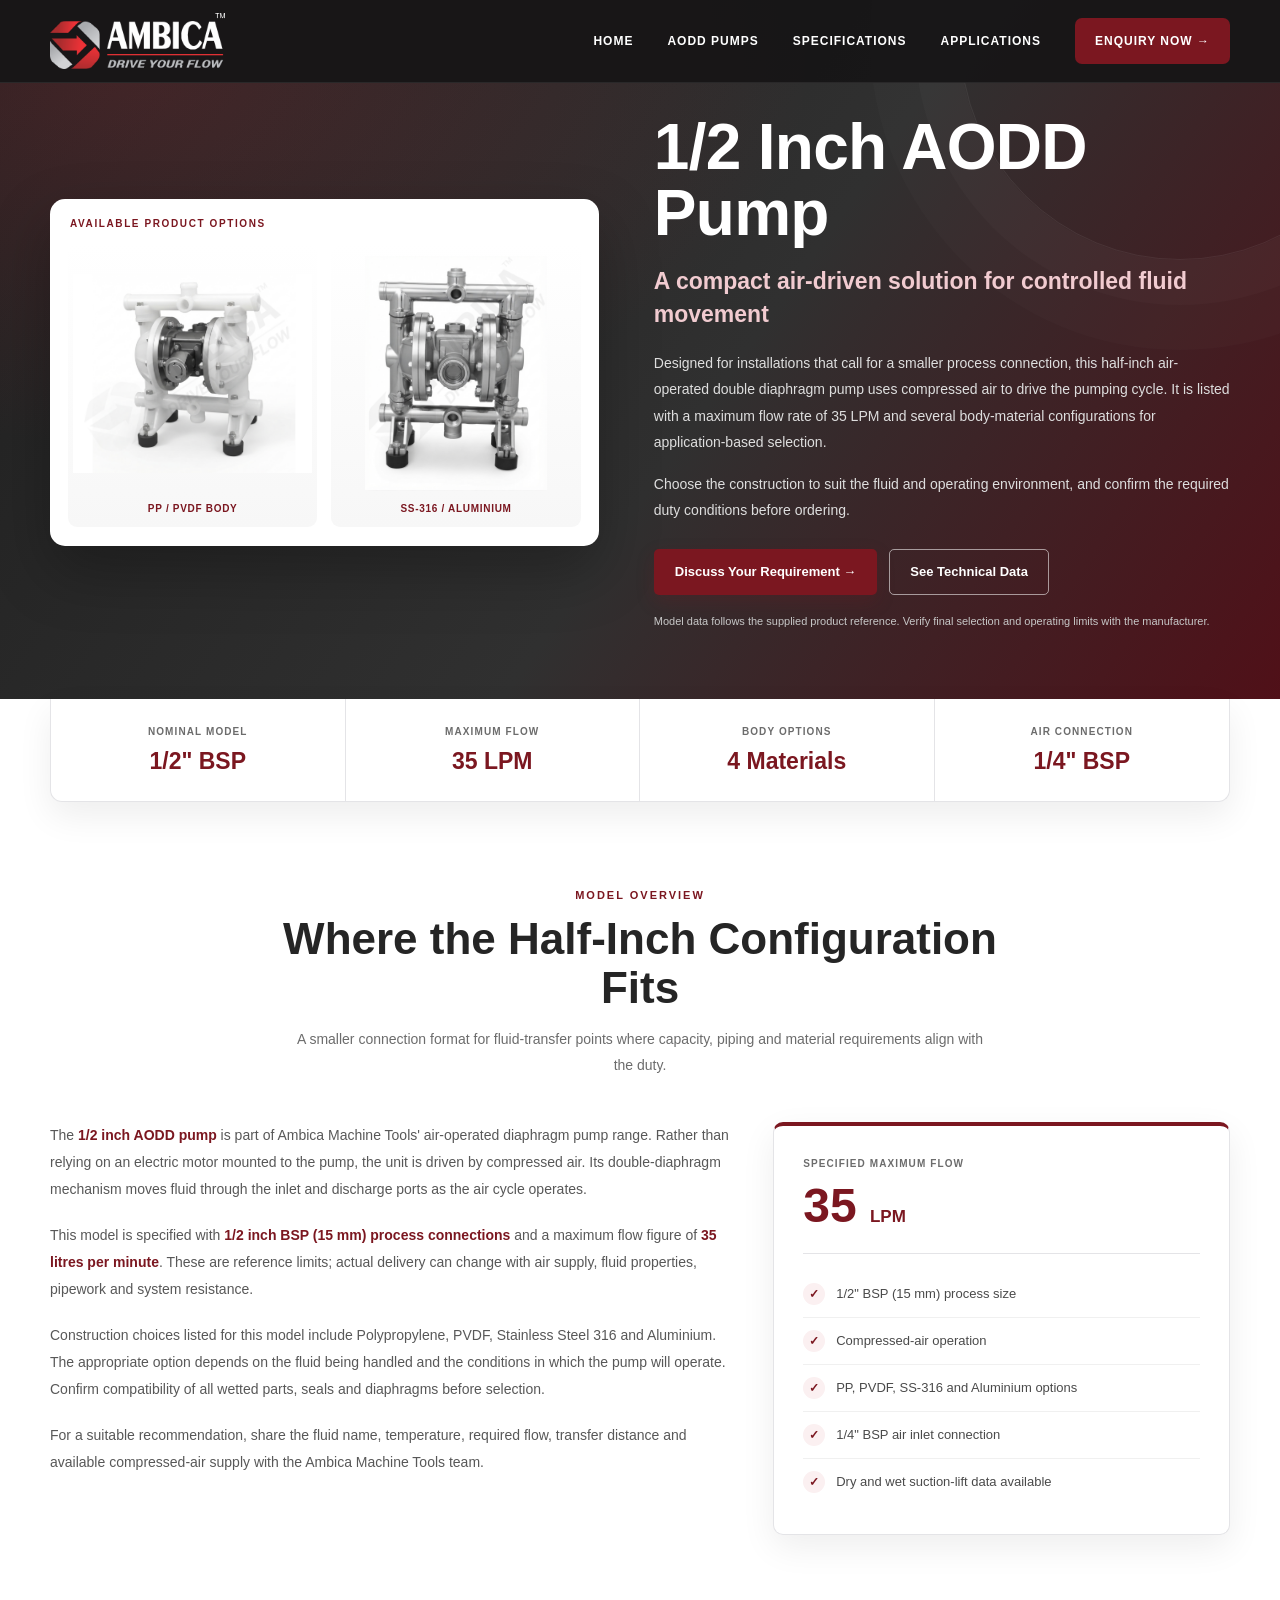
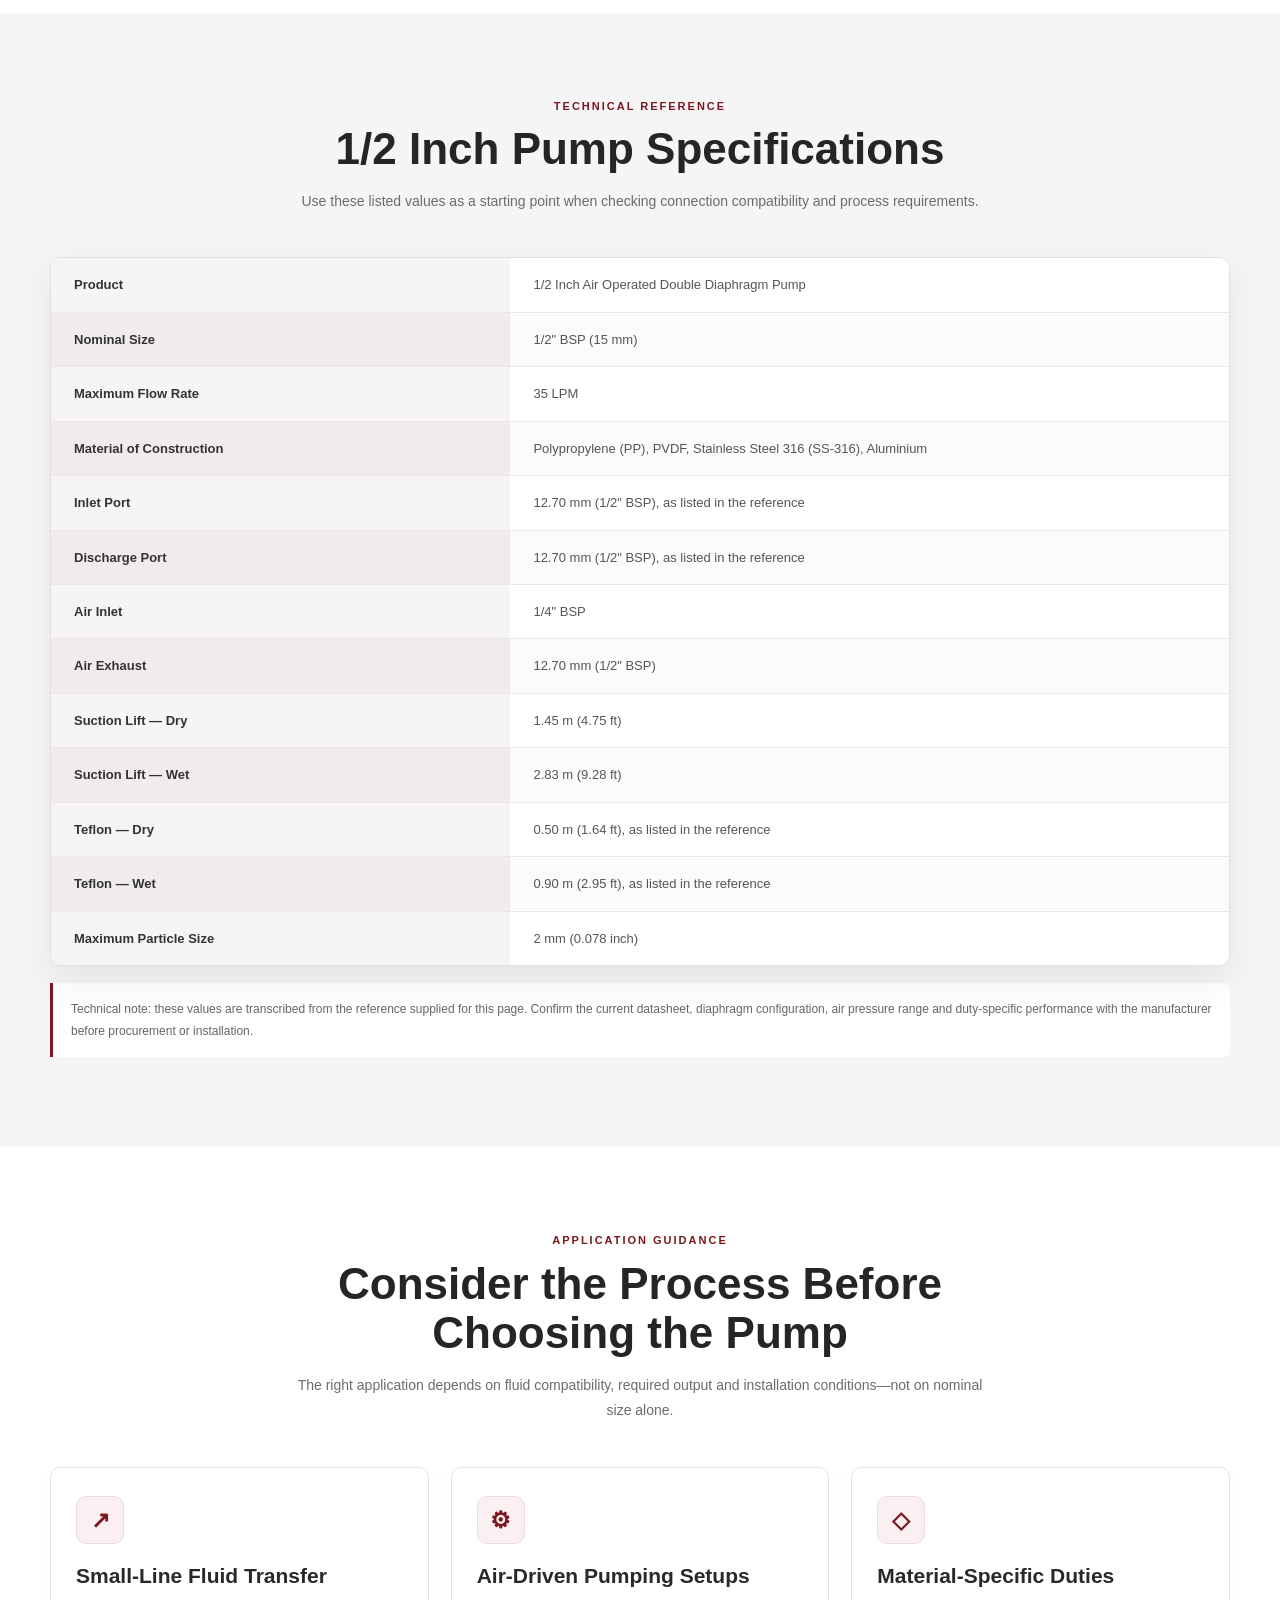
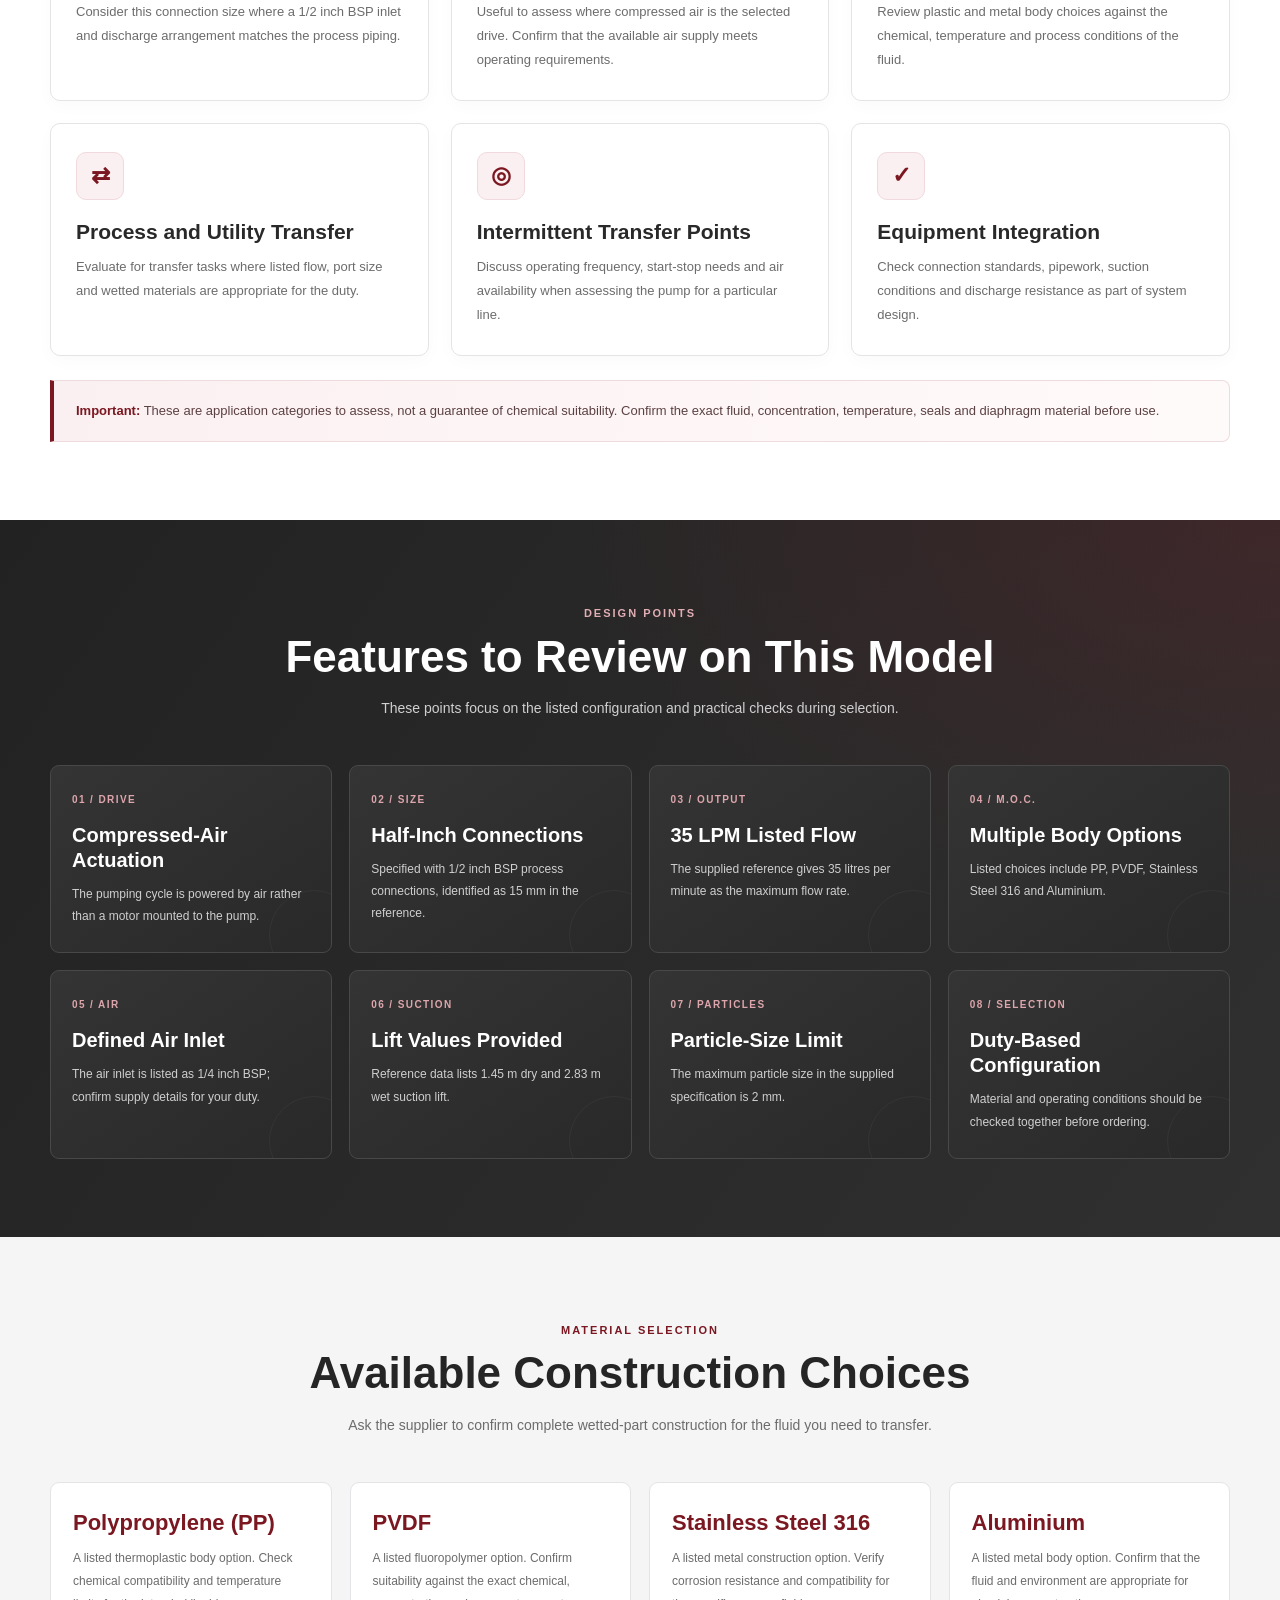
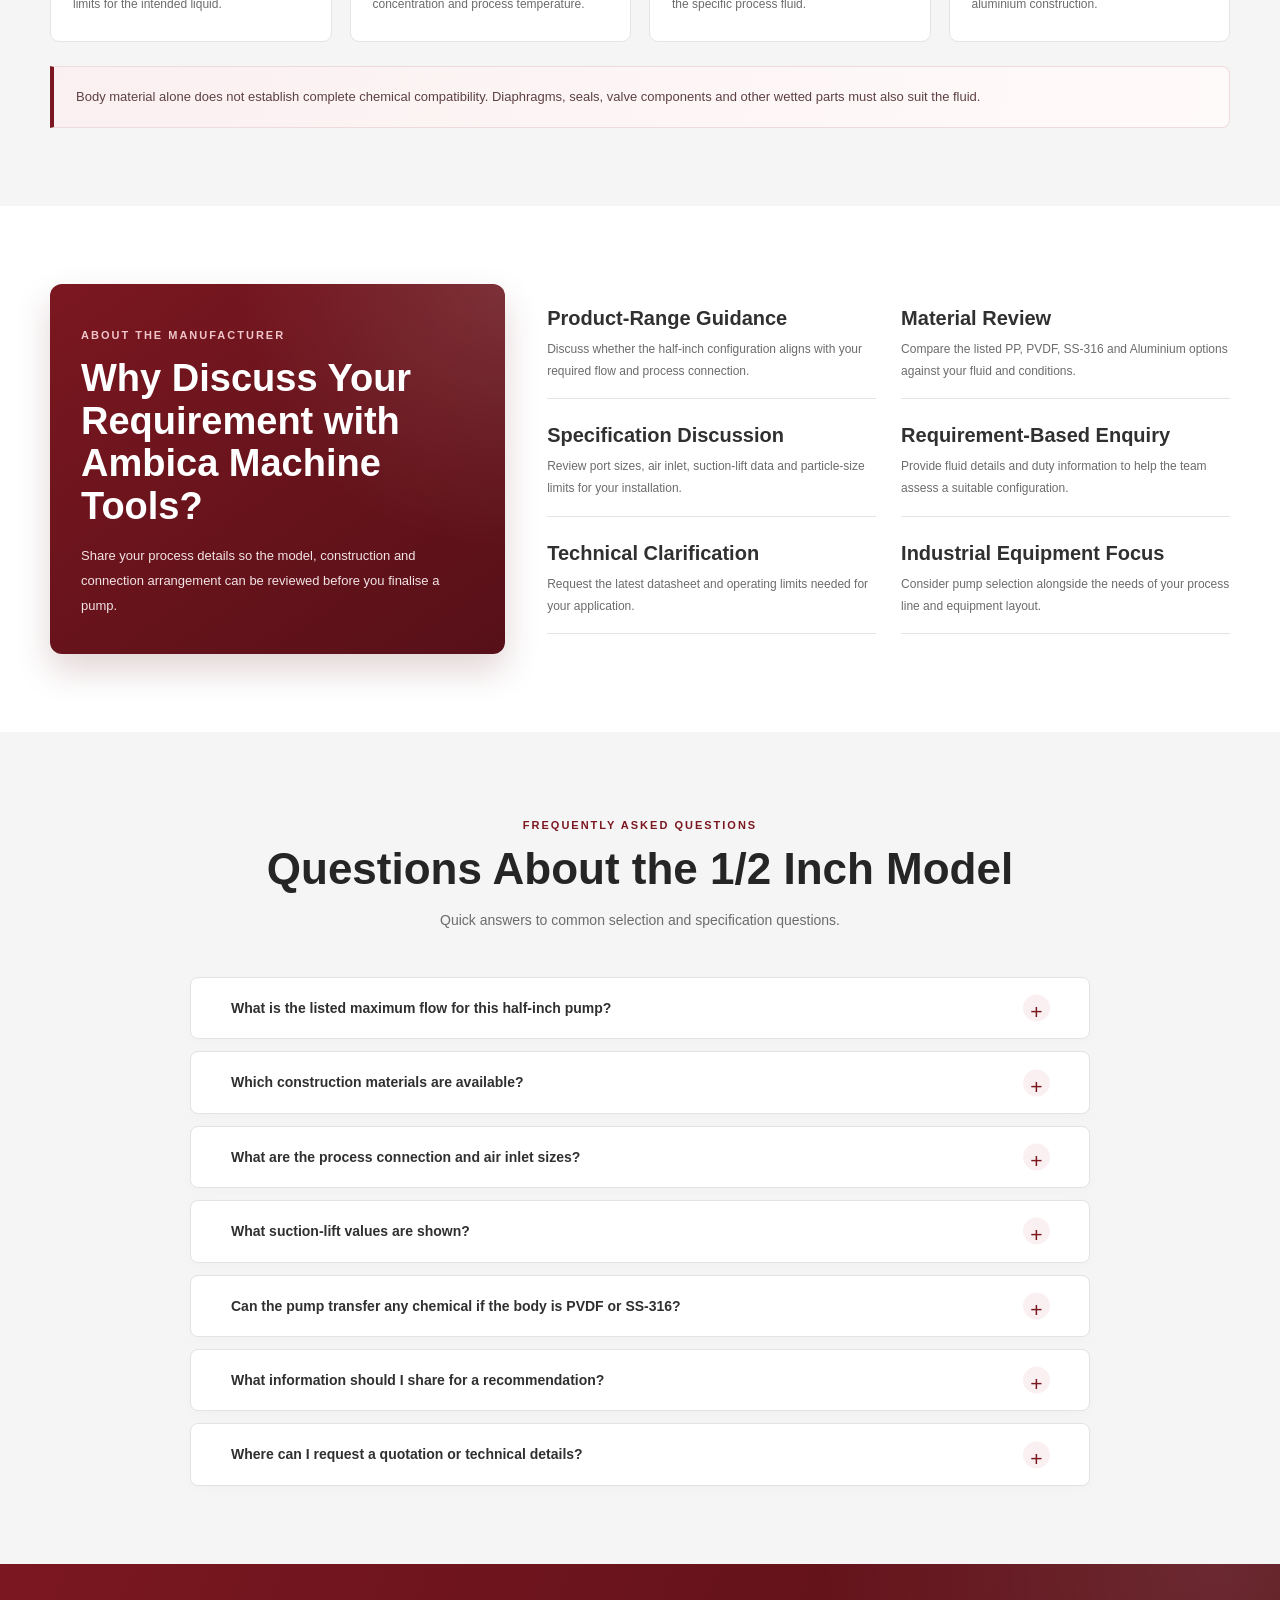
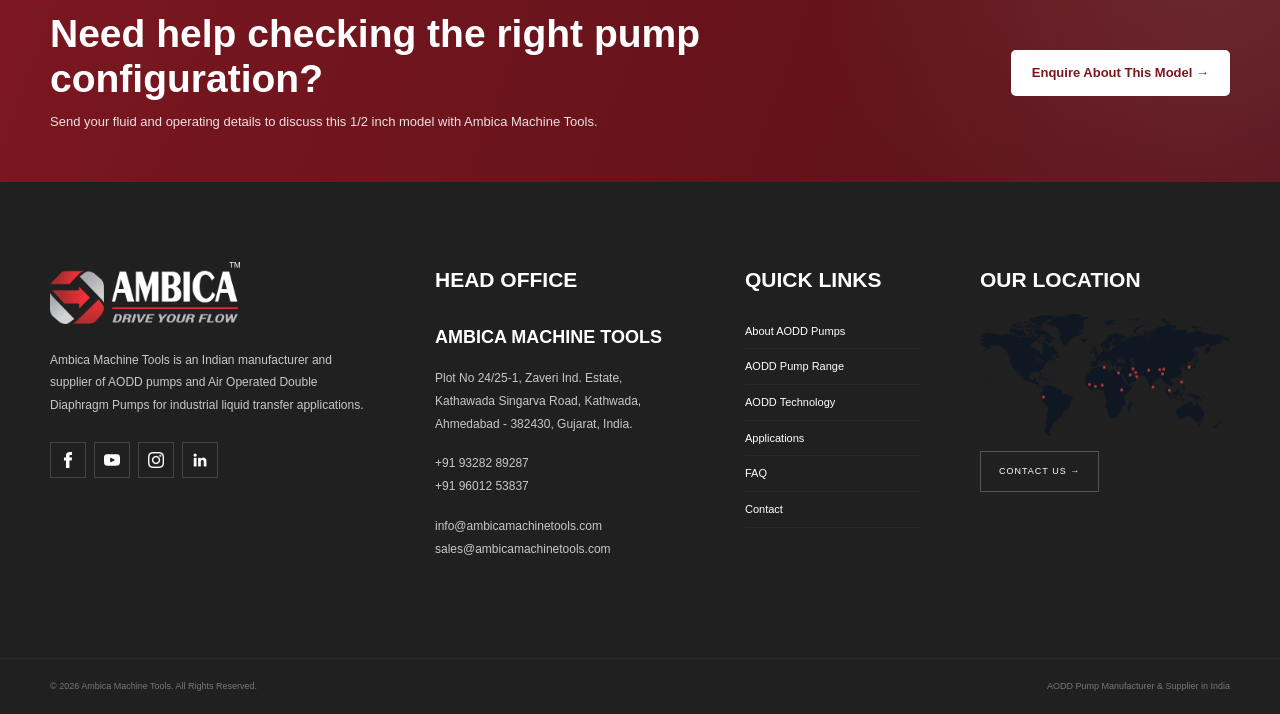
==== commit 67d035bf: "change footer redirect" ====
--- a/air-oparated-double-Diaphragm-pump-half-inch.html
+++ b/air-oparated-double-Diaphragm-pump-half-inch.html
@@ -110,7 +110,7 @@
 
         <section class="content">
             <div class="container">
-                <div class="heading"><span class="kicker">Model overview</span>
+                <div class="heading" id="about"><span class="kicker">Model overview</span>
                     <h2>Where the Half-Inch Configuration Fits</h2>
                     <p>A smaller connection format for fluid-transfer points where capacity, piping and material
                         requirements align with the duty.</p>
@@ -386,7 +386,7 @@
             </div>
         </section>
 
-        <section class="content light" id="faqs">
+        <section class="content light" id="faq">
             <div class="container">
                 <div class="heading"><span class="kicker">Frequently asked questions</span>
                     <h2>Questions About the 1/2 Inch Model</h2>
@@ -575,11 +575,11 @@
                     About AODD Pumps
                 </a>
 
-                <a href="#products">
+                <a href="index.html#products">
                     AODD Pump Range
                 </a>
 
-                <a href="#technology">
+                <a href="#specifications">
                     AODD Technology
                 </a>
 
--- a/css/detail.css
+++ b/css/detail.css
@@ -2242,11 +2242,11 @@
         }
 
         /* =========================================
-   FOOTER
-========================================= */
+        FOOTER
+        ========================================= */
 
         .aodd-detail-page footer {
-            padding: 49px 0 18px;
+            /* padding: 49px 0 18px; */
             background: #202020;
             color: #fff;
         }
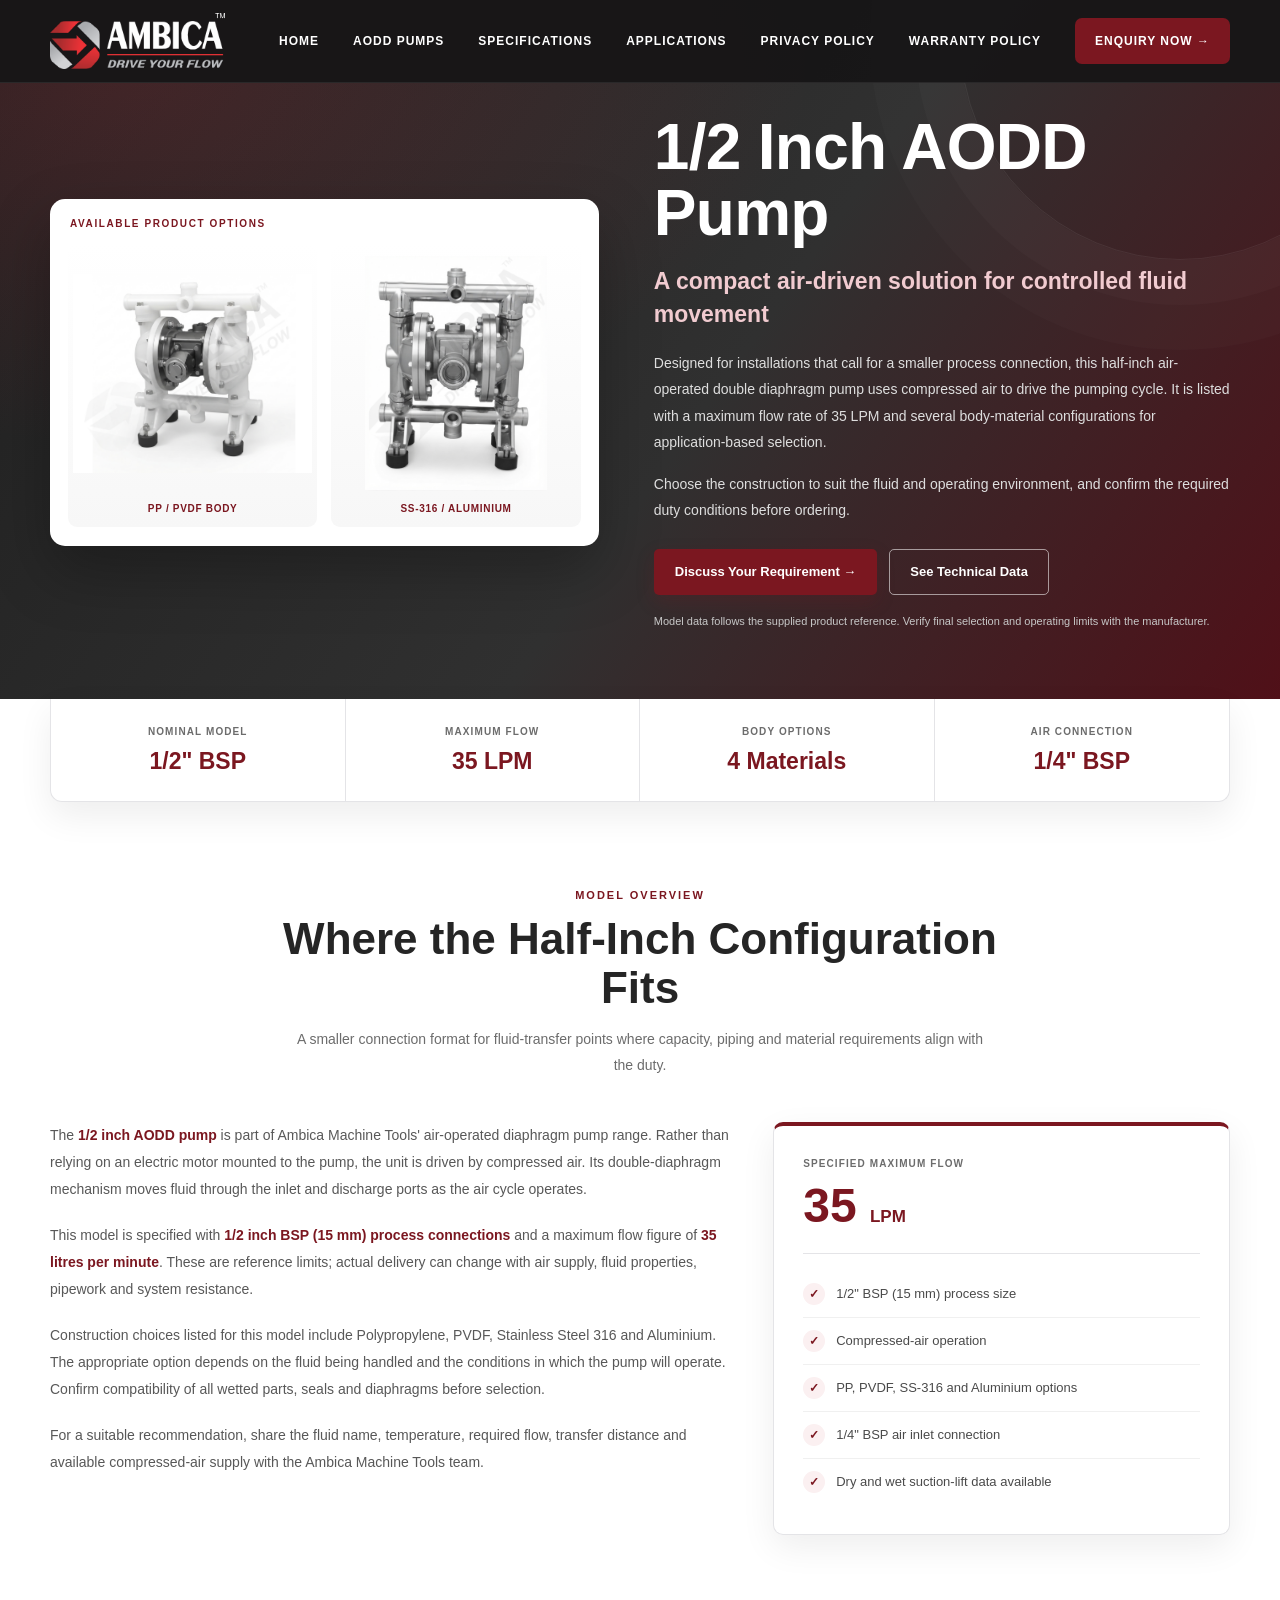
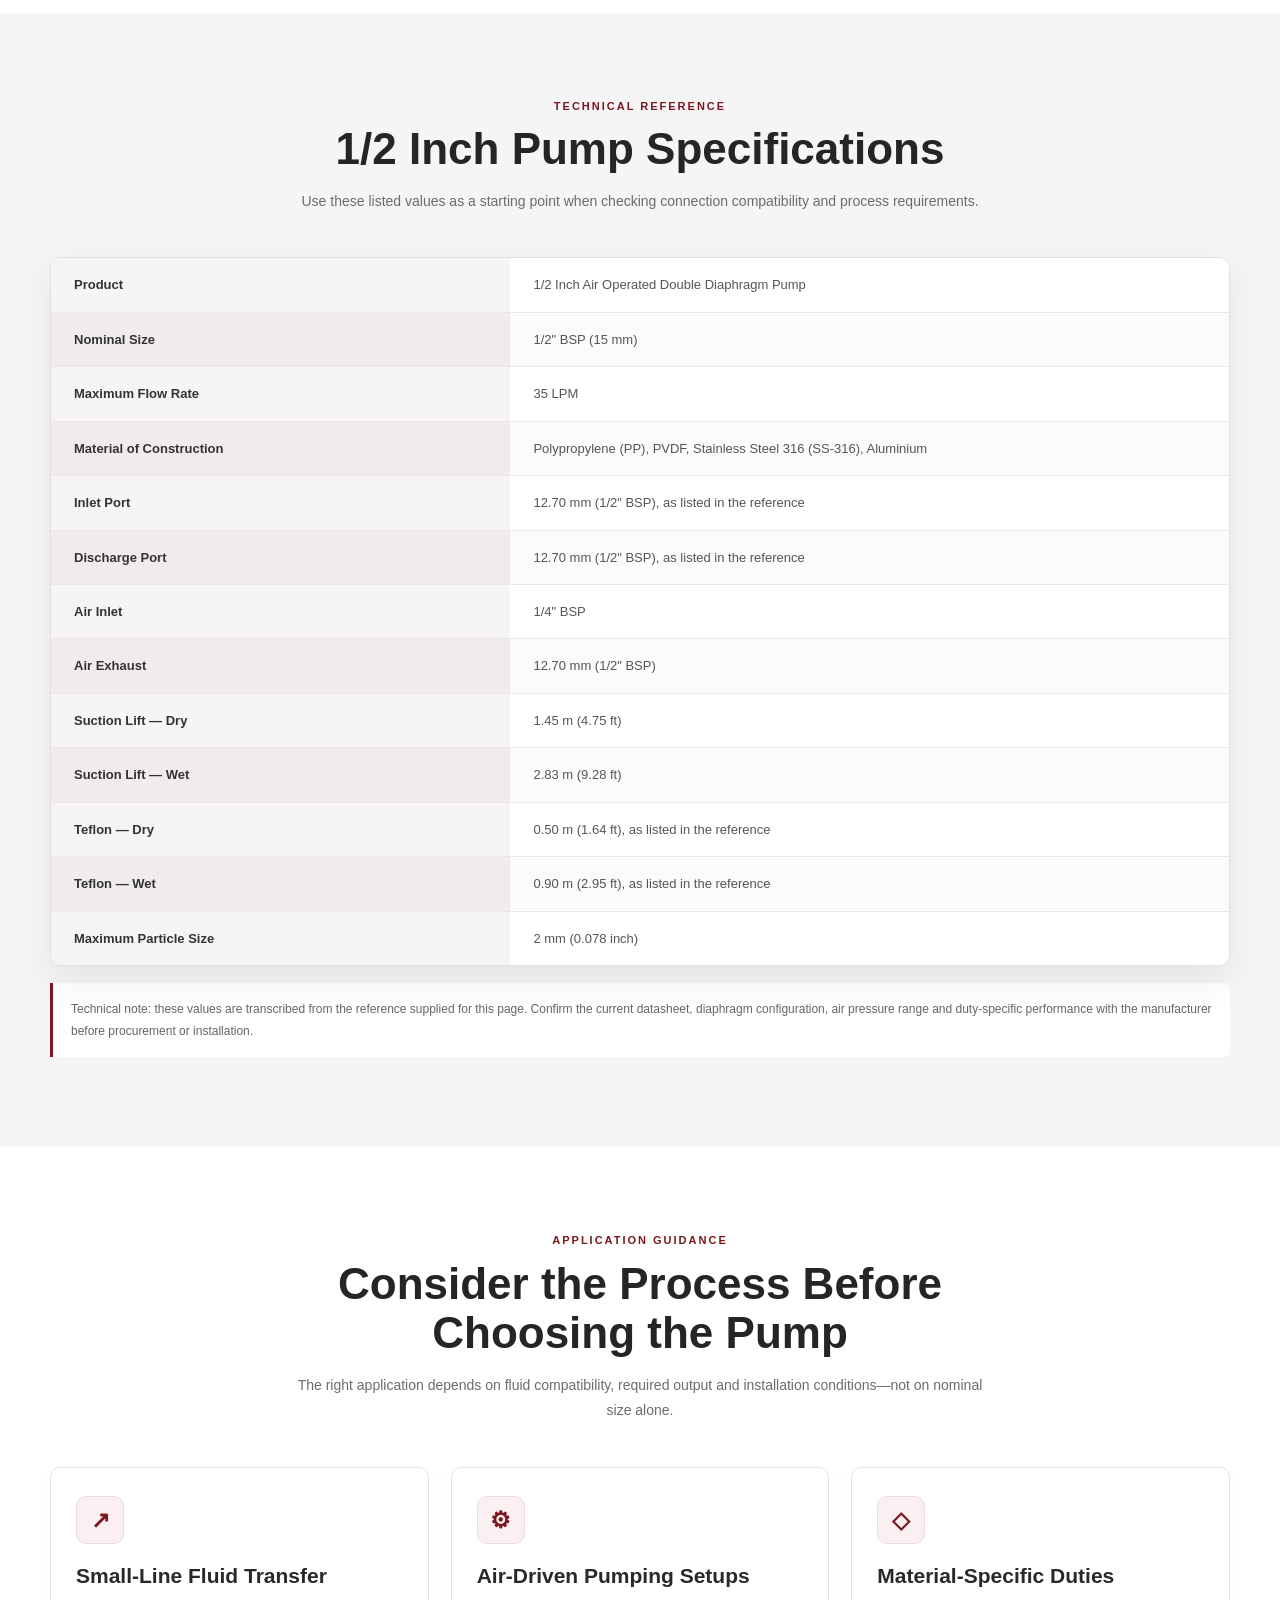
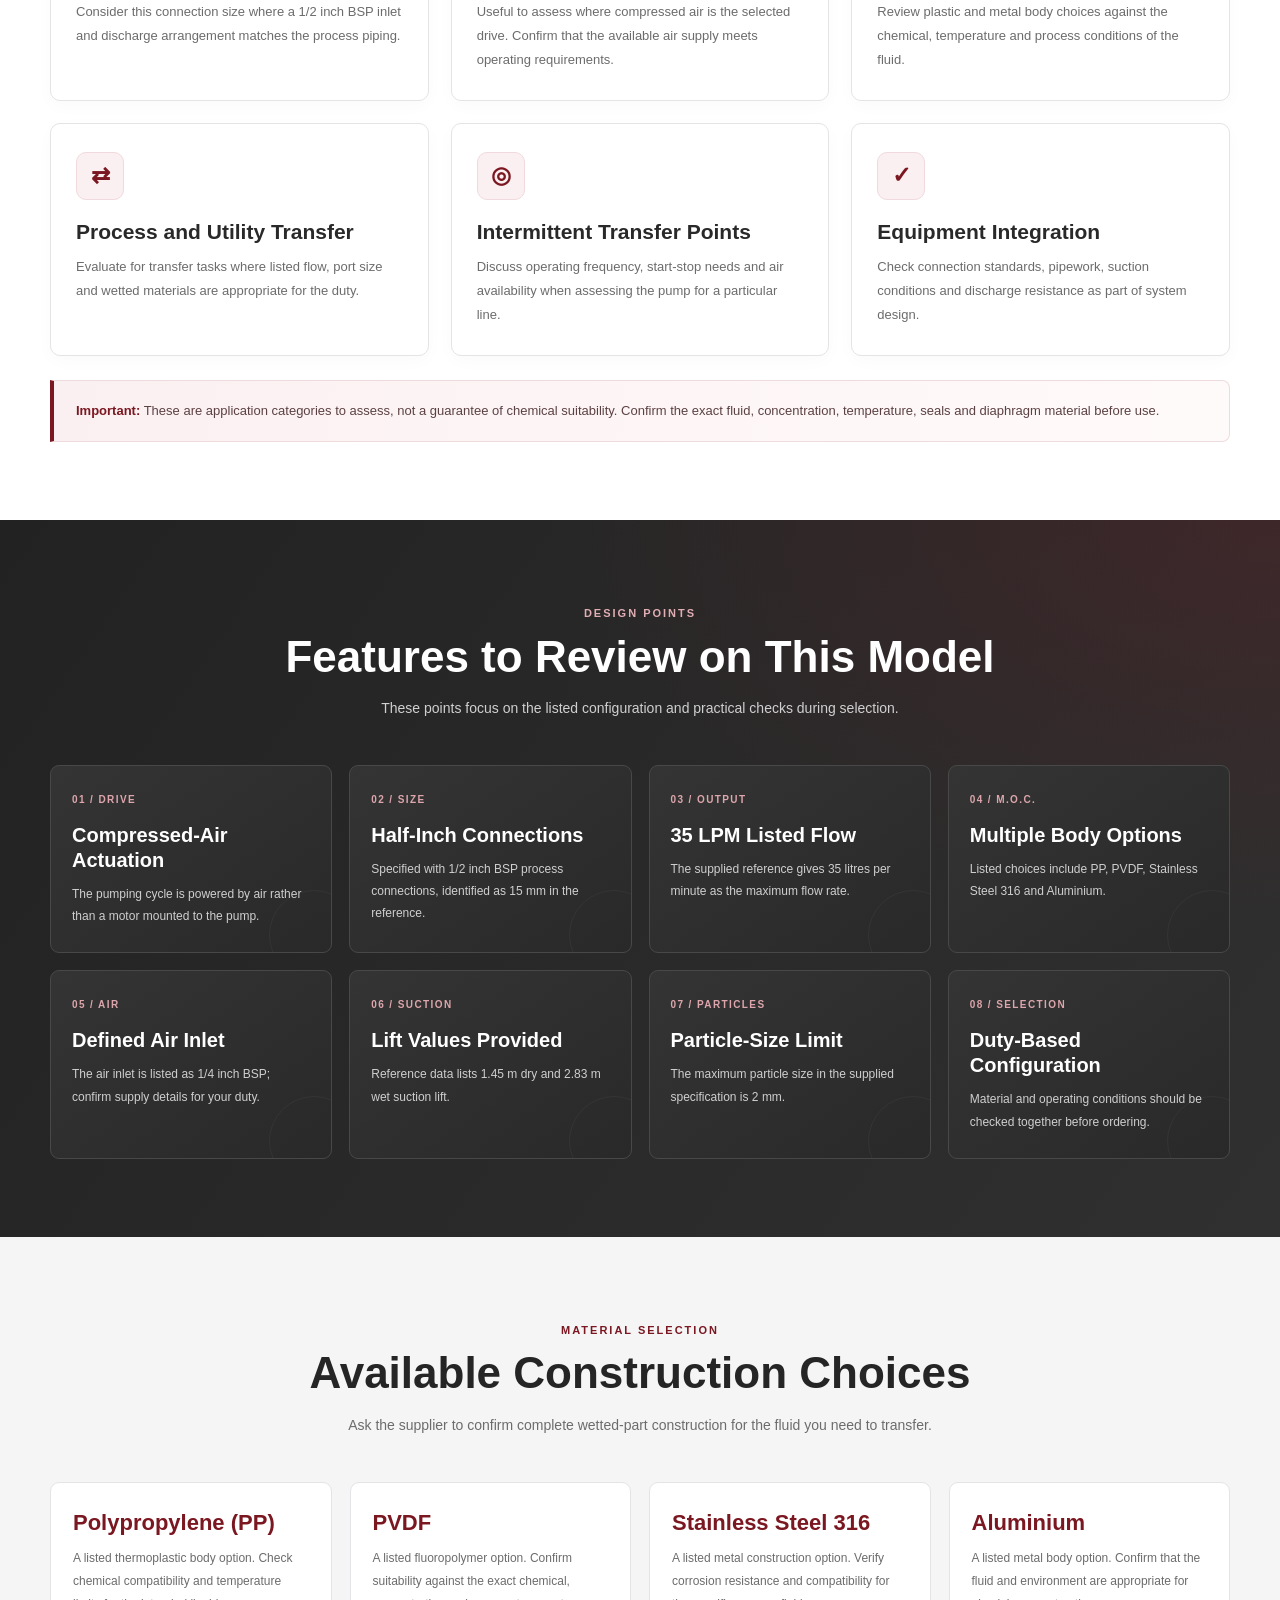
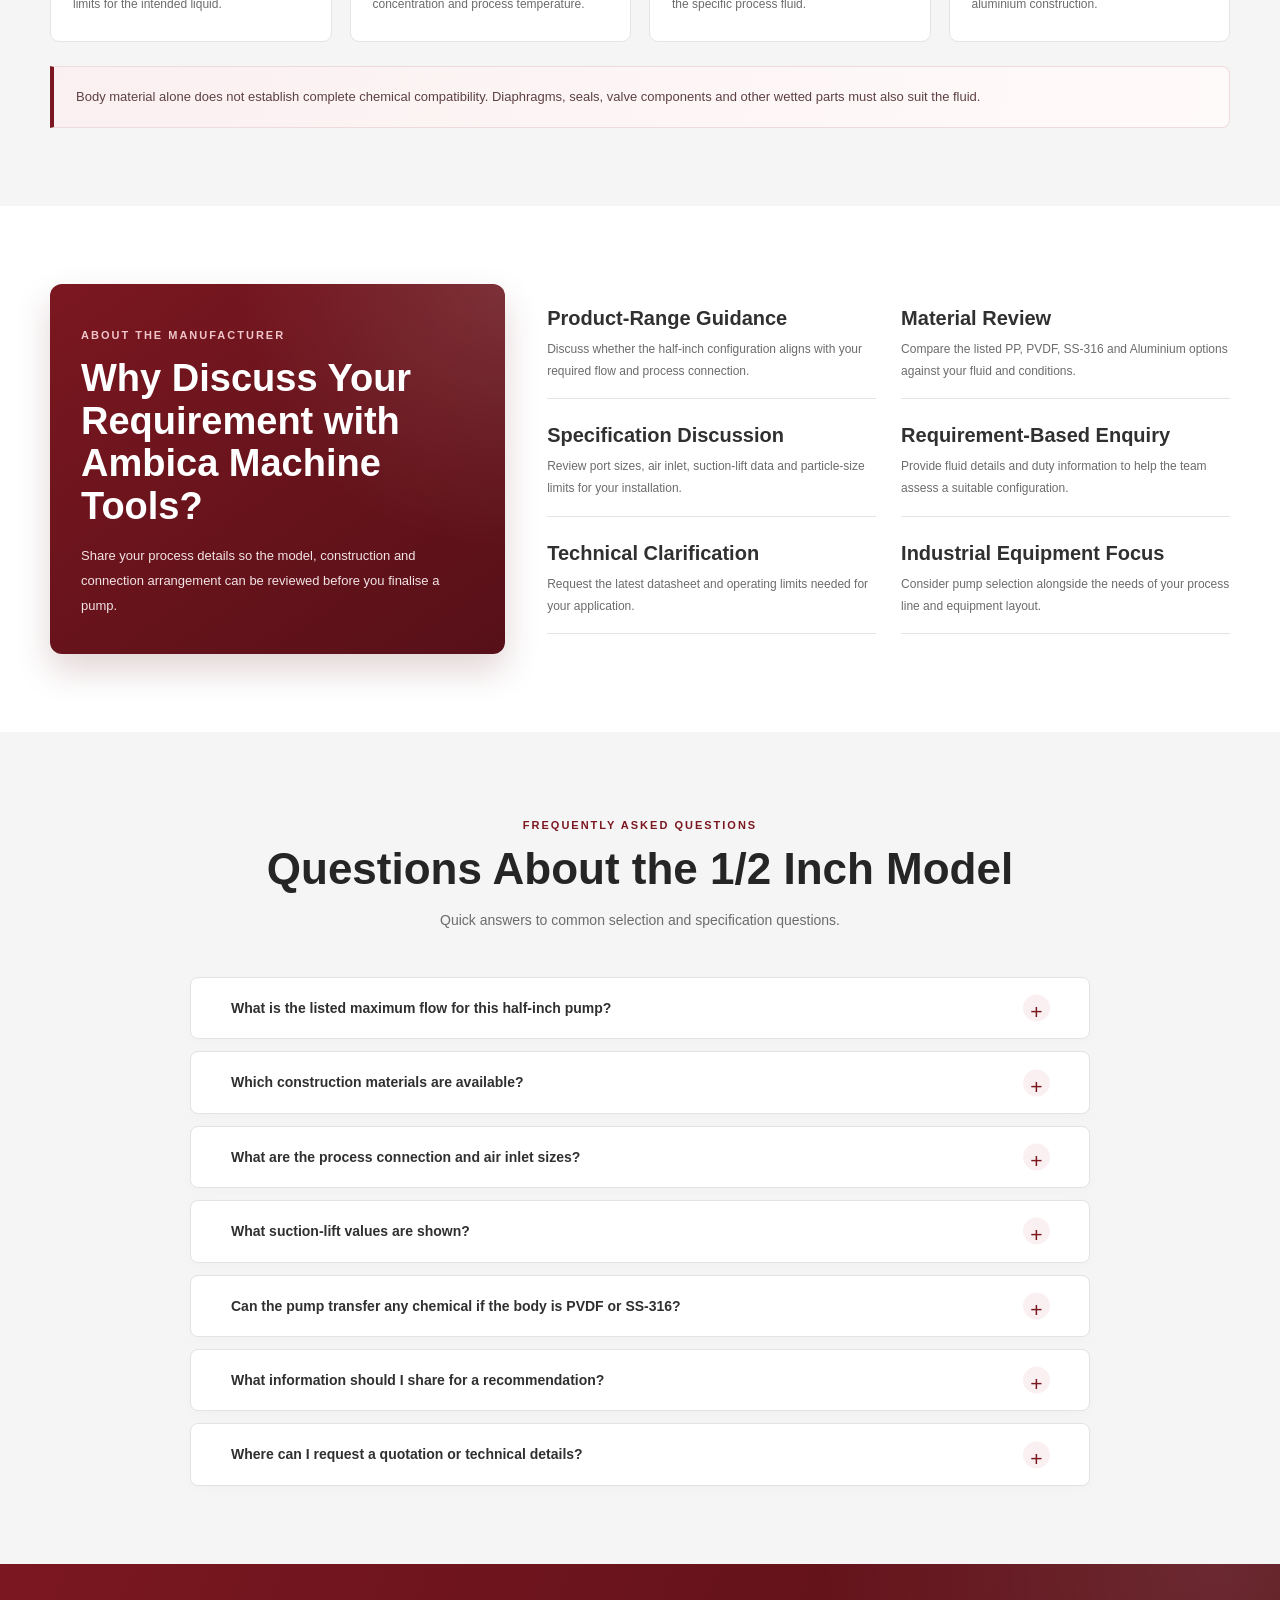
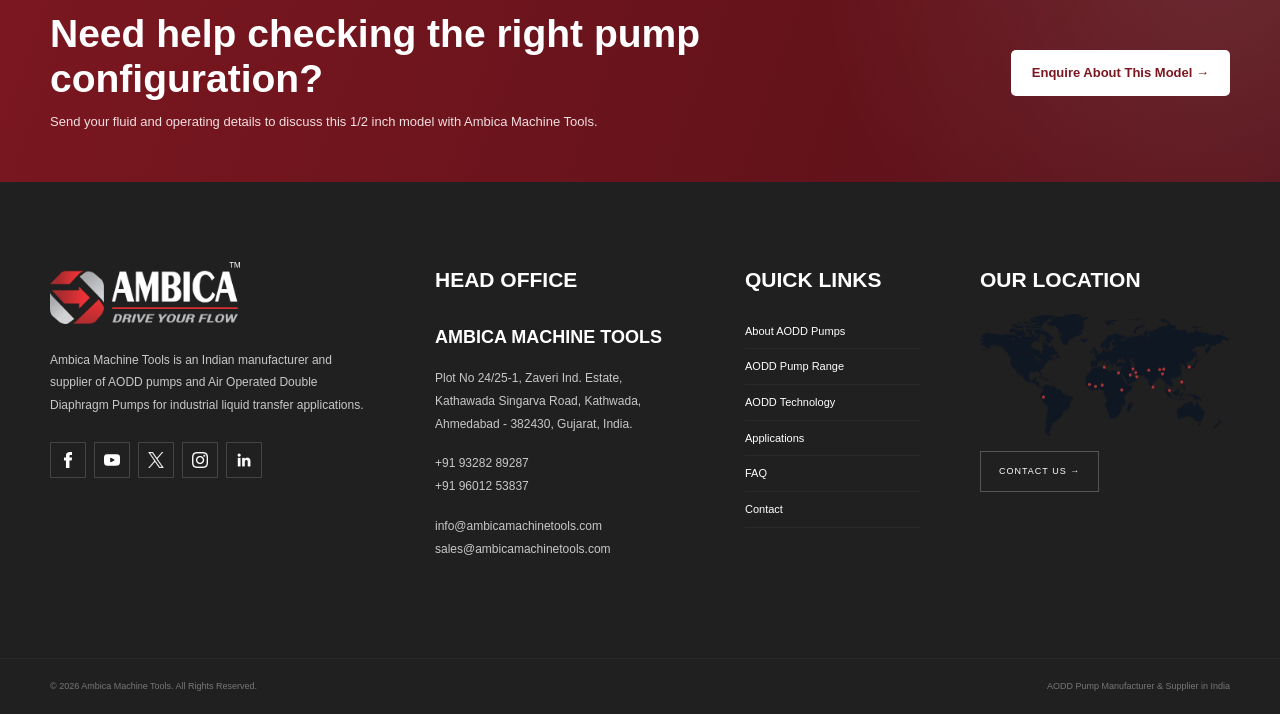
==== commit 337710ac: "add privacy and warranty policy in header" ====
--- a/air-oparated-double-Diaphragm-pump-half-inch.html
+++ b/air-oparated-double-Diaphragm-pump-half-inch.html
@@ -64,6 +64,8 @@
                 <a href="index.html#products">AODD Pumps</a>
                 <a href="#specifications">Specifications</a>
                 <a href="#applications">Applications</a>
+                <a href="privacy-policy.html">Privacy Policy</a>
+                <a href="warranty-policy.html">Warranty Policy</a>
                 <a class="navcta" href="#contact">Enquiry Now →</a>
 
             </nav>
@@ -488,7 +490,14 @@
                         <img src="images/youtube.svg"
                              alt="YouTube">
                     </a>
-
+                    <a href="https://x.com/ambicamachine"
+                        target="_blank"
+                        rel="noopener noreferrer"
+                        aria-label="Ambica Machine Tools X">
+
+                        <img src="images/twitter-img.png"
+                                alt="X">
+                    </a>
                     <a href="https://www.instagram.com/ambicamachinetools/"
                        target="_blank">
                         <img src="images/instagram.png"
